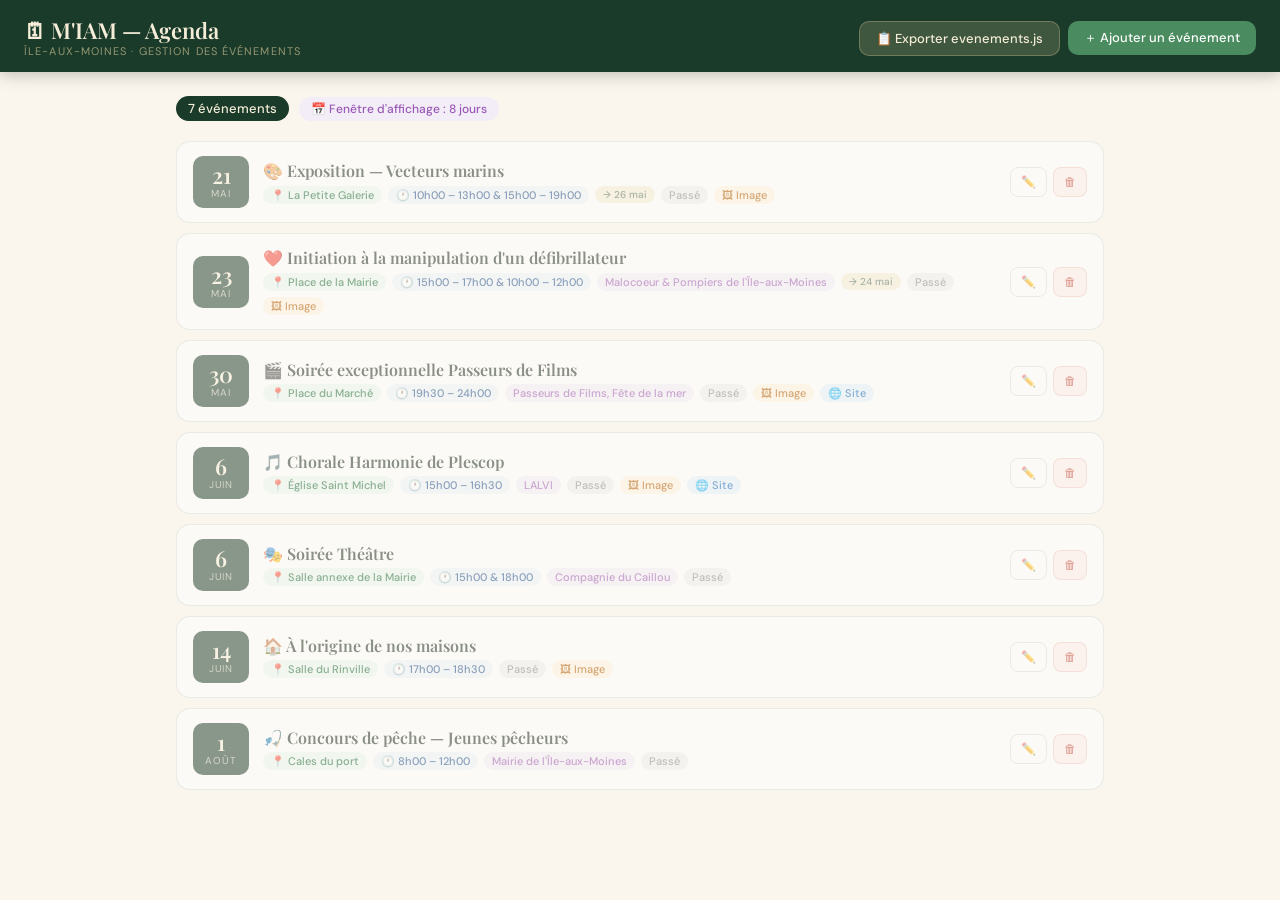
==== admin-evenements.html @ fe313d7e "Add files via upload" ====
<!DOCTYPE html>
<html lang="fr">
<head>
<meta charset="UTF-8">
<meta name="viewport" content="width=device-width, initial-scale=1.0">
<title>M'IAM — Agenda des événements</title>
<link rel="preconnect" href="https://fonts.googleapis.com">
<link href="https://fonts.googleapis.com/css2?family=Playfair+Display:wght@400;600&family=DM+Sans:wght@300;400;500;600&display=swap" rel="stylesheet">
<style>
:root {
  --forest:     #1a3a2a;
  --forest-mid: #2d5e3f;
  --forest-light:#4a8c5f;
  --sand:       #e8d5a3;
  --sand-light: #f5edd8;
  --cream:      #faf6ed;
  --text:       #1c2b22;
  --text-muted: #5a7060;
  --border:     rgba(26,58,42,0.15);
  --red:        #c0392b;
  --red-light:  #fdf0ee;
  --green:      #27ae60;
  --green-light:#eaf6f0;
  --purple:     #9b59b6;
  --purple-light:#f3edf8;
  --orange:     #e67e22;
  --radius:     14px;
  --shadow:     0 4px 24px rgba(26,58,42,0.10);
}

*, *::before, *::after { box-sizing: border-box; margin: 0; padding: 0; }

body {
  font-family: "DM Sans", sans-serif;
  background: var(--cream);
  color: var(--text);
  min-height: 100vh;
}

/* ── HEADER ───────────────────────────────────── */
header {
  background: var(--forest);
  padding: 18px 24px 14px;
  display: flex;
  align-items: center;
  justify-content: space-between;
  gap: 12px;
  position: sticky;
  top: 0;
  z-index: 100;
  box-shadow: 0 2px 16px rgba(0,0,0,0.25);
}
.header-left h1 {
  font-family: "Playfair Display", serif;
  font-size: 22px;
  color: var(--sand-light);
  font-weight: 600;
  line-height: 1.1;
}
.header-left p {
  font-size: 11px;
  color: rgba(232,213,163,0.6);
  letter-spacing: .1em;
  text-transform: uppercase;
  margin-top: 2px;
}
.header-actions { display: flex; gap: 8px; align-items: center; }

/* ── BUTTONS ──────────────────────────────────── */
.btn {
  display: inline-flex;
  align-items: center;
  gap: 6px;
  padding: 8px 16px;
  border-radius: 10px;
  font-family: "DM Sans", sans-serif;
  font-size: 13px;
  font-weight: 500;
  cursor: pointer;
  border: none;
  transition: all .18s;
  white-space: nowrap;
}
.btn-primary   { background: var(--forest-light); color: #fff; }
.btn-primary:hover { background: #5fa070; }
.btn-secondary { background: rgba(232,213,163,0.18); color: var(--sand-light); border: 1px solid rgba(232,213,163,0.3); }
.btn-secondary:hover { background: rgba(232,213,163,0.3); }
.btn-export    { background: var(--sand); color: var(--forest); font-weight: 600; }
.btn-export:hover { background: var(--sand-light); }
.btn-danger    { background: var(--red); color: #fff; }
.btn-danger:hover { background: #a93226; }
.btn-ghost     { background: none; border: 1px solid var(--border); color: var(--text-muted); }
.btn-ghost:hover { background: var(--sand-light); color: var(--text); }
.btn-sm        { padding: 5px 10px; font-size: 12px; border-radius: 8px; }
.btn-icon      { padding: 6px 10px; }

/* ── MAIN LAYOUT ──────────────────────────────── */
main { max-width: 960px; margin: 0 auto; padding: 24px 16px 60px; }

/* ── BARRE D'OUTILS ───────────────────────────── */
.toolbar {
  display: flex;
  align-items: center;
  gap: 10px;
  flex-wrap: wrap;
  margin-bottom: 20px;
}
.count-badge {
  background: var(--forest);
  color: var(--sand-light);
  border-radius: 20px;
  padding: 4px 12px;
  font-size: 13px;
  font-weight: 500;
}
.window-badge {
  background: var(--purple-light);
  color: var(--purple);
  border-radius: 20px;
  padding: 4px 12px;
  font-size: 12px;
  font-weight: 500;
}

/* ── LISTE ÉVÉNEMENTS ─────────────────────────── */
#evt-list { display: flex; flex-direction: column; gap: 10px; }

.evt-row {
  background: #fff;
  border: 1px solid var(--border);
  border-radius: var(--radius);
  padding: 14px 16px;
  display: grid;
  grid-template-columns: 56px 1fr auto;
  gap: 14px;
  align-items: center;
  transition: box-shadow .15s;
}
.evt-row:hover { box-shadow: var(--shadow); }

.evt-row.past { opacity: .5; }
.evt-row.soon { border-left: 3px solid var(--green); }
.evt-row.today { border-left: 3px solid var(--orange); background: #fffdf7; }

.evt-date-col {
  text-align: center;
  background: var(--forest);
  border-radius: 10px;
  padding: 8px 6px;
  color: var(--sand-light);
  flex-shrink: 0;
}
.evt-date-col .day  { font-family: "Playfair Display", serif; font-size: 22px; font-weight: 600; line-height: 1; }
.evt-date-col .month{ font-size: 10px; text-transform: uppercase; letter-spacing: .08em; opacity: .7; margin-top: 1px; }

.evt-info {}
.evt-nom {
  font-family: "Playfair Display", serif;
  font-size: 16px;
  font-weight: 600;
  color: var(--text);
  margin-bottom: 4px;
  line-height: 1.3;
}
.evt-meta {
  display: flex;
  flex-wrap: wrap;
  gap: 6px;
  align-items: center;
}
.tag {
  display: inline-flex;
  align-items: center;
  gap: 3px;
  font-size: 11px;
  padding: 2px 8px;
  border-radius: 99px;
  font-weight: 500;
}
.tag-lieu  { background: var(--green-light); color: #1a6b3a; }
.tag-heure { background: #eef4fb; color: #1a4a8a; }
.tag-asso  { background: var(--purple-light); color: var(--purple); }
.tag-fin   { background: var(--sand-light); color: var(--text-muted); font-size: 10px; }
.tag-past  { background: #f0f0f0; color: #888; }
.tag-soon  { background: var(--green-light); color: var(--green); }
.tag-img   { background: #fff3e0; color: #b35a00; }
.tag-site  { background: #e3f2fd; color: #1565c0; }

.evt-actions { display: flex; gap: 6px; flex-shrink: 0; }

/* ── EMPTY STATE ──────────────────────────────── */
#empty-state {
  text-align: center;
  padding: 48px 16px;
  color: var(--text-muted);
  display: none;
}
#empty-state .big { font-size: 48px; margin-bottom: 12px; }
#empty-state p { font-size: 14px; }

/* ── MODAL ────────────────────────────────────── */
.modal-bg {
  display: none;
  position: fixed;
  inset: 0;
  background: rgba(10,25,15,0.55);
  z-index: 200;
  align-items: flex-start;
  justify-content: center;
  padding: 20px 12px 40px;
  overflow-y: auto;
}
.modal-bg.open { display: flex; }

.modal {
  background: var(--cream);
  border-radius: 20px;
  width: 100%;
  max-width: 580px;
  box-shadow: 0 20px 60px rgba(0,0,0,.35);
  overflow: hidden;
  margin: auto;
}
.modal-header {
  background: var(--forest);
  padding: 16px 20px;
  display: flex;
  align-items: center;
  justify-content: space-between;
}
.modal-header h2 {
  font-family: "Playfair Display", serif;
  font-size: 18px;
  color: var(--sand-light);
  font-weight: 600;
}
.modal-close {
  background: rgba(232,213,163,0.15);
  border: none;
  color: var(--sand-light);
  width: 30px;
  height: 30px;
  border-radius: 50%;
  cursor: pointer;
  font-size: 16px;
  display: flex;
  align-items: center;
  justify-content: center;
}
.modal-close:hover { background: rgba(232,213,163,0.3); }

.modal-body { padding: 20px; display: flex; flex-direction: column; gap: 14px; }
.modal-footer {
  padding: 14px 20px;
  display: flex;
  gap: 8px;
  justify-content: flex-end;
  border-top: 1px solid var(--border);
  background: #fff;
}

/* ── FORMULAIRE ───────────────────────────────── */
.form-row { display: grid; grid-template-columns: 1fr 1fr; gap: 12px; }
.form-row.full { grid-template-columns: 1fr; }
.form-row.three { grid-template-columns: 1fr 1fr 1fr; }

.field { display: flex; flex-direction: column; gap: 5px; }
.field label {
  font-size: 12px;
  font-weight: 600;
  color: var(--text-muted);
  text-transform: uppercase;
  letter-spacing: .05em;
}
.field label span { color: var(--red); margin-left: 2px; }
.field input, .field textarea, .field select {
  padding: 9px 12px;
  border: 1px solid var(--border);
  border-radius: 10px;
  font-family: "DM Sans", sans-serif;
  font-size: 14px;
  color: var(--text);
  background: #fff;
  transition: border-color .15s, box-shadow .15s;
  width: 100%;
}
.field input:focus, .field textarea:focus, .field select:focus {
  outline: none;
  border-color: var(--forest-mid);
  box-shadow: 0 0 0 3px rgba(45,94,63,0.1);
}
.field textarea { resize: vertical; min-height: 72px; }
.field .hint {
  font-size: 11px;
  color: var(--text-muted);
  display: flex;
  align-items: center;
  gap: 4px;
}
.field .hint a { color: var(--forest-mid); }

.emoji-grid {
  display: flex;
  flex-wrap: wrap;
  gap: 6px;
  padding: 8px;
  background: #fff;
  border: 1px solid var(--border);
  border-radius: 10px;
}
.emoji-btn {
  width: 36px;
  height: 36px;
  border-radius: 8px;
  border: 2px solid transparent;
  background: var(--sand-light);
  cursor: pointer;
  font-size: 18px;
  display: flex;
  align-items: center;
  justify-content: center;
  transition: all .12s;
}
.emoji-btn:hover { background: var(--sand); transform: scale(1.15); }
.emoji-btn.selected { border-color: var(--forest); background: var(--sand); }

/* ── IMAGE PREVIEW ────────────────────────────── */
.img-preview {
  width: 100%;
  max-height: 140px;
  object-fit: cover;
  border-radius: 10px;
  border: 1px solid var(--border);
  display: none;
  margin-top: 6px;
}
.img-preview.visible { display: block; }

/* ── MAP MINI ─────────────────────────────────── */
.coords-row {
  display: grid;
  grid-template-columns: 1fr 1fr;
  gap: 8px;
}
.coords-hint {
  grid-column: span 2;
  background: var(--green-light);
  border-radius: 10px;
  padding: 10px 12px;
  font-size: 12px;
  color: #1a5a2a;
  display: flex;
  gap: 8px;
  align-items: flex-start;
}

/* ── EXPORT PANEL ─────────────────────────────── */
.export-panel {
  display: none;
  position: fixed;
  inset: 0;
  background: rgba(10,25,15,0.6);
  z-index: 300;
  align-items: center;
  justify-content: center;
  padding: 20px;
}
.export-panel.open { display: flex; }
.export-box {
  background: var(--cream);
  border-radius: 20px;
  width: 100%;
  max-width: 640px;
  box-shadow: 0 20px 60px rgba(0,0,0,.4);
  overflow: hidden;
}
.export-header {
  background: var(--forest);
  padding: 16px 20px;
  display: flex;
  align-items: center;
  justify-content: space-between;
}
.export-header h2 { font-family: "Playfair Display", serif; font-size: 18px; color: var(--sand-light); }
.export-body { padding: 20px; }
.export-body pre {
  background: #1a2a1e;
  color: #a8d5b5;
  padding: 16px;
  border-radius: 12px;
  font-size: 12px;
  font-family: "Courier New", monospace;
  overflow-x: auto;
  max-height: 340px;
  overflow-y: auto;
  white-space: pre;
}
.export-footer {
  padding: 14px 20px;
  display: flex;
  gap: 8px;
  justify-content: flex-end;
  border-top: 1px solid var(--border);
}
.copy-success {
  display: none;
  color: var(--green);
  font-size: 13px;
  align-items: center;
  gap: 4px;
  font-weight: 500;
}
.copy-success.show { display: flex; }

/* ── DELETE CONFIRM ───────────────────────────── */
.delete-panel {
  display: none;
  position: fixed;
  inset: 0;
  background: rgba(10,25,15,0.6);
  z-index: 300;
  align-items: center;
  justify-content: center;
  padding: 20px;
}
.delete-panel.open { display: flex; }
.delete-box {
  background: #fff;
  border-radius: 18px;
  padding: 28px;
  max-width: 400px;
  width: 100%;
  text-align: center;
  box-shadow: 0 20px 60px rgba(0,0,0,.35);
}
.delete-box .icon { font-size: 40px; margin-bottom: 12px; }
.delete-box h3 { font-family: "Playfair Display", serif; font-size: 18px; margin-bottom: 8px; color: var(--text); }
.delete-box p { font-size: 13px; color: var(--text-muted); margin-bottom: 20px; line-height: 1.5; }
.delete-box .btns { display: flex; gap: 10px; justify-content: center; }

/* ── TOAST ────────────────────────────────────── */
#toast {
  position: fixed;
  bottom: 24px;
  left: 50%;
  transform: translateX(-50%) translateY(80px);
  background: var(--forest);
  color: var(--sand-light);
  padding: 10px 20px;
  border-radius: 99px;
  font-size: 13px;
  font-weight: 500;
  z-index: 500;
  transition: transform .3s cubic-bezier(.34,1.2,.64,1);
  white-space: nowrap;
  box-shadow: 0 4px 20px rgba(0,0,0,.3);
}
#toast.show { transform: translateX(-50%) translateY(0); }

/* ── RESPONSIVE ───────────────────────────────── */
@media (max-width: 600px) {
  .evt-row { grid-template-columns: 48px 1fr; }
  .evt-actions { grid-column: span 2; justify-content: flex-end; }
  .form-row { grid-template-columns: 1fr; }
  .form-row.three { grid-template-columns: 1fr; }
  .coords-row { grid-template-columns: 1fr; }
  .coords-hint { grid-column: 1; }
}
</style>
</head>
<body>

<header>
  <div class="header-left">
    <h1>🗓 M'IAM — Agenda</h1>
    <p>Île-aux-Moines · Gestion des événements</p>
  </div>
  <div class="header-actions">
    <button class="btn btn-secondary" onclick="openExport()">📋 Exporter evenements.js</button>
    <button class="btn btn-primary" onclick="openAdd()">＋ Ajouter un événement</button>
  </div>
</header>

<main>
  <div class="toolbar">
    <span class="count-badge" id="count-badge">0 événement</span>
    <span class="window-badge">📅 Fenêtre d'affichage : 8 jours</span>
  </div>

  <div id="evt-list"></div>
  <div id="empty-state">
    <div class="big">🌿</div>
    <p>Aucun événement pour l'instant.<br>Cliquez sur <strong>＋ Ajouter un événement</strong> pour commencer.</p>
  </div>
</main>

<!-- ══ MODAL AJOUT / MODIFICATION ══════════════════════ -->
<div class="modal-bg" id="modal-bg">
  <div class="modal">
    <div class="modal-header">
      <h2 id="modal-title">Ajouter un événement</h2>
      <button class="modal-close" onclick="closeModal()">✕</button>
    </div>
    <div class="modal-body">

      <!-- Emoji -->
      <div class="field">
        <label>Icône de l'événement</label>
        <div class="emoji-grid" id="emoji-grid"></div>
        <input type="hidden" id="f-emoji" value="📅">
      </div>

      <!-- Nom -->
      <div class="form-row full">
        <div class="field">
          <label>Titre de l'événement <span>*</span></label>
          <input type="text" id="f-nom" placeholder="Ex : Fête de la Musique au port" autocomplete="off">
        </div>
      </div>

      <!-- Association -->
      <div class="form-row full">
        <div class="field">
          <label>Organisateur / Association</label>
          <input type="text" id="f-asso" placeholder="Ex : Mairie de l'Île-aux-Moines">
        </div>
      </div>

      <!-- Dates -->
      <div class="form-row three">
        <div class="field">
          <label>Date début <span>*</span></label>
          <input type="date" id="f-date-debut">
        </div>
        <div class="field">
          <label>Date fin</label>
          <input type="date" id="f-date-fin">
          <span class="hint">Laisser vide si 1 seul jour</span>
        </div>
        <div class="field">
          <label>Horaire</label>
          <input type="text" id="f-heure" placeholder="Ex : 10h00 – 13h00">
        </div>
      </div>

      <!-- Lieu -->
      <div class="form-row full">
        <div class="field">
          <label>Lieu <span>*</span></label>
          <input type="text" id="f-lieu" placeholder="Ex : Place de l'Église — centre bourg">
        </div>
      </div>

      <!-- Coordonnées GPS -->
      <div class="field">
        <label>Coordonnées GPS <span>*</span></label>
        <div class="coords-row">
          <input type="number" id="f-lat" placeholder="Latitude  ex : 47.5961" step="0.0001">
          <input type="number" id="f-lng" placeholder="Longitude  ex : -2.8469" step="0.0001">
          <div class="coords-hint">
            <span>📍</span>
            <span>Ouvrez <a href="https://maps.google.com" target="_blank">Google Maps</a>, faites un <strong>clic droit</strong> sur l'endroit exact → les coordonnées apparaissent → copiez latitude puis longitude.</span>
          </div>
        </div>
      </div>

      <!-- Accès -->
      <div class="form-row full">
        <div class="field">
          <label>Accès &amp; modalités <span>*</span></label>
          <input type="text" id="f-acces" placeholder="Ex : Entrée libre. Bac depuis Port-Blanc.">
        </div>
      </div>

      <!-- Description -->
      <div class="form-row full">
        <div class="field">
          <label>Description</label>
          <textarea id="f-desc" placeholder="Détails sur l'événement…"></textarea>
        </div>
      </div>

      <!-- Image -->
      <div class="form-row full">
        <div class="field">
          <label>URL de l'image</label>
          <input type="url" id="f-image" placeholder="https://…" oninput="previewImage(this.value)">
          <span class="hint">💡 Hébergez sur <a href="https://commons.wikimedia.org" target="_blank">Wikimedia Commons</a> ou <a href="https://imgbb.com" target="_blank">imgbb.com</a></span>
          <img id="img-preview" class="img-preview" alt="Aperçu">
        </div>
      </div>

      <!-- Site web -->
      <div class="form-row full">
        <div class="field">
          <label>Site web (bouton "Voir le site")</label>
          <input type="url" id="f-site" placeholder="https://…">
        </div>
      </div>

    </div>
    <div class="modal-footer">
      <button class="btn btn-ghost" onclick="closeModal()">Annuler</button>
      <button class="btn btn-primary" onclick="saveEvent()">✓ Enregistrer</button>
    </div>
  </div>
</div>

<!-- ══ EXPORT ══════════════════════════════════════════ -->
<div class="export-panel" id="export-panel">
  <div class="export-box">
    <div class="export-header">
      <h2>📋 Exporter evenements.js</h2>
      <button class="modal-close" onclick="closeExport()">✕</button>
    </div>
    <div class="export-body">
      <p style="font-size:13px;color:var(--text-muted);margin-bottom:12px;line-height:1.5">
        Copiez ce code, ouvrez le fichier <strong>evenements.js</strong> sur GitHub, collez et validez.
      </p>
      <pre id="export-code"></pre>
    </div>
    <div class="export-footer">
      <span class="copy-success" id="copy-success">✓ Copié !</span>
      <button class="btn btn-ghost" onclick="closeExport()">Fermer</button>
      <button class="btn btn-export" onclick="copyExport()">📋 Tout copier</button>
      <a id="download-link" class="btn btn-primary" download="evenements.js">⬇ Télécharger</a>
    </div>
  </div>
</div>

<!-- ══ SUPPRESSION ══════════════════════════════════════ -->
<div class="delete-panel" id="delete-panel">
  <div class="delete-box">
    <div class="icon">🗑️</div>
    <h3 id="delete-name">Supprimer l'événement ?</h3>
    <p>Cette suppression sera effective après export et remplacement du fichier <strong>evenements.js</strong> sur GitHub.</p>
    <div class="btns">
      <button class="btn btn-ghost" onclick="closeDelete()">Annuler</button>
      <button class="btn btn-danger" onclick="confirmDelete()">Supprimer</button>
    </div>
  </div>
</div>

<!-- ══ TOAST ════════════════════════════════════════════ -->
<div id="toast"></div>

<script>
// ── Données initiales (copiées depuis evenements.js) ──────────
let EVENEMENTS = [
  {
    nom: "Exposition — Vecteurs marins",
    emoji: "🎨",
    association: "",
    date_debut: "2026-05-21",
    date_fin:   "2026-05-26",
    heure: "10h00 – 13h00 & 15h00 – 19h00",
    lat: 47.5998,
    lng: -2.8510,
    lieu: "La Petite Galerie",
    acces: "Entrée libre. Tout public.",
    description: "Cartes marines des fonds marins bretons, aux couleurs et hauteurs variant selon les profondeurs représentées.",
    image: "https://photos.infolocale.fr/infoLocale/annonce/2026/0513/8885925/_1_cover_604-400_.png",
    site: ""
  },
  {
    nom: "Initiation à la manipulation d'un défibrillateur",
    emoji: "❤️",
    association: "Malocoeur & Pompiers de l'Île-aux-Moines",
    date_debut: "2026-05-23",
    date_fin:   "2026-05-24",
    heure: "15h00 – 17h00 & 10h00 – 12h00",
    lat: 47.596902,
    lng: -2.845671,
    lieu: "Place de la Mairie",
    acces: "Ouvert à tous. Adultes et enfants.",
    description: "Projection d'un film. Échanges avec des cardiologues.",
    image: "https://upload.wikimedia.org/wikipedia/commons/e/ea/Malo_Coeur.jpg",
    site: ""
  },
  {
    nom: "Soirée exceptionnelle Passeurs de Films",
    emoji: "🎬",
    association: "Passeurs de Films, Fête de la mer",
    date_debut: "2026-05-30",
    date_fin:   "2026-05-30",
    heure: "19h30 – 24h00",
    lat: 47.596758,
    lng: -2.845953,
    lieu: "Place du Marché",
    acces: "Entrée libre. Inscription obligatoire pour le dîner : 18 €",
    description: "Inscriptions : Relais des Mousquetaires, Mary Boat Trip, Boulangerie.",
    image: "https://upload.wikimedia.org/wikipedia/commons/8/89/Soir%C3%A9e_Passeurs_de_Films.jpg",
    site: "https://www.passeursdefilms.fr/"
  },
  {
    nom: "Chorale Harmonie de Plescop",
    emoji: "🎵",
    association: "LALVI",
    date_debut: "2026-06-06",
    date_fin:   "2026-06-06",
    heure: "15h00 – 16h30",
    lat: 47.59890,
    lng: -2.84264,
    lieu: "Église Saint Michel",
    acces: "Entrée libre.",
    description: "Programme varié composé de chants sacrés et profanes, classiques et plus contemporains, de France et d'ailleurs.",
    image: "https://www.lacordevocale.org/_bibli/agenda//17379/images/affiche-concert-ile-aux-moines-060626.png",
    site: "https://www.lacordevocale.org/agenda/chorale-harmonie-de-plescop-17379.html"
  },
  {
    nom: "Soirée Théâtre",
    emoji: "🎭",
    association: "Compagnie du Caillou",
    date_debut: "2026-06-06",
    date_fin:   "2026-06-06",
    heure: "15h00 & 18h00",
    lat: 47.597088,
    lng: -2.845835,
    lieu: "Salle annexe de la Mairie",
    acces: "Libre",
    description: "Tragédie suivi de La nostalgie des blattes.",
    image: "",
    site: ""
  },
  {
    nom: "À l'origine de nos maisons",
    emoji: "🏠",
    association: "",
    date_debut: "2026-06-14",
    date_fin:   "2026-06-14",
    heure: "17h00 – 18h30",
    lat: 47.5943,
    lng: -2.8502,
    lieu: "Salle du Rinville",
    acces: "Entrée libre. Places limitées.",
    description: "",
    image: "https://upload.wikimedia.org/wikipedia/commons/6/6c/Anne_robinet.jpg",
    site: ""
  },
  {
    nom: "Concours de pêche — Jeunes pêcheurs",
    emoji: "🎣",
    association: "Mairie de l'Île-aux-Moines",
    date_debut: "2026-08-01",
    date_fin:   "2026-08-01",
    heure: "8h00 – 12h00",
    lat: 47.5962,
    lng: -2.8471,
    lieu: "Cales du port",
    acces: "Inscription gratuite auprès du gardien du port avant 7h45. Ouvert aux 6-16 ans.",
    description: "Matériel prêté sur place. Remise des prix à 12h avec collation offerte par la mairie.",
    image: "",
    site: ""
  }
];

const EMOJIS = ["📅","🎵","🎬","🎭","🎨","🧺","⛵","🦀","🎣","🏠","❤️","🌿","🍽️","🥂","🏖️","🏛️","🗿","🌊","🎪","🎉","🎊","🎸","🥁","🎺","🎻","📸","🖼️","🌸","🌻","🍀"];

const EMOJIS_LABEL = {
  "📅":"Calendrier","🎵":"Musique","🎬":"Cinéma","🎭":"Théâtre","🎨":"Art",
  "🧺":"Marché","⛵":"Voile","🦀":"Nature","🎣":"Pêche","🏠":"Patrimoine",
  "❤️":"Santé","🌿":"Nature","🍽️":"Gastronomie","🥂":"Soirée","🏖️":"Plage",
  "🏛️":"Culture","🗿":"Mégalithe","🌊":"Mer","🎪":"Fête","🎉":"Événement",
  "🎊":"Célébration","🎸":"Concert","🥁":"Concert","🎺":"Concert","🎻":"Concert",
  "📸":"Photo","🖼️":"Expo","🌸":"Printemps","🌻":"Été","🍀":"Nature"
};

let editIndex = -1;
let deleteIndex = -1;
const today = new Date(); today.setHours(0,0,0,0);

// ── Init ───────────────────────────────────────────────────
document.addEventListener('DOMContentLoaded', () => {
  buildEmojiGrid();
  renderList();
});

// ── Rendu de la liste ──────────────────────────────────────
function renderList() {
  const list = document.getElementById('evt-list');
  const empty = document.getElementById('empty-state');
  const sorted = [...EVENEMENTS].map((e,i) => ({...e, _idx:i}))
    .sort((a,b) => a.date_debut.localeCompare(b.date_debut));

  document.getElementById('count-badge').textContent =
    EVENEMENTS.length + ' événement' + (EVENEMENTS.length > 1 ? 's' : '');

  if(sorted.length === 0) {
    list.innerHTML = '';
    empty.style.display = 'block';
    return;
  }
  empty.style.display = 'none';

  list.innerHTML = sorted.map(evt => {
    const dDebut = new Date(evt.date_debut + 'T00:00:00');
    const dFin   = evt.date_fin ? new Date(evt.date_fin + 'T00:00:00') : dDebut;
    const isPast = dFin < today;
    const isToday = dDebut.getTime() === today.getTime();
    const window8 = new Date(today); window8.setDate(window8.getDate()+8);
    const isSoon = !isPast && dDebut <= window8;

    const j = dDebut.getDate();
    const m = dDebut.toLocaleDateString('fr-FR',{month:'short'}).replace('.','');

    let rowClass = 'evt-row';
    if(isPast)    rowClass += ' past';
    else if(isToday) rowClass += ' today';
    else if(isSoon)  rowClass += ' soon';

    const statusTag = isPast
      ? `<span class="tag tag-past">Passé</span>`
      : isSoon
        ? `<span class="tag tag-soon">✦ Dans la fenêtre 8j</span>`
        : '';

    const imgTag  = evt.image ? `<span class="tag tag-img">🖼 Image</span>` : '';
    const siteTag = evt.site  ? `<span class="tag tag-site">🌐 Site</span>` : '';
    const finTag  = evt.date_fin && evt.date_fin !== evt.date_debut
      ? `<span class="tag tag-fin">→ ${fmtDateShort(evt.date_fin)}</span>` : '';

    return `<div class="${rowClass}">
      <div class="evt-date-col">
        <div class="day">${j}</div>
        <div class="month">${m}</div>
      </div>
      <div class="evt-info">
        <div class="evt-nom">${evt.emoji||'📅'} ${evt.nom}</div>
        <div class="evt-meta">
          ${evt.lieu ? `<span class="tag tag-lieu">📍 ${evt.lieu}</span>` : ''}
          ${evt.heure ? `<span class="tag tag-heure">🕐 ${evt.heure}</span>` : ''}
          ${evt.association ? `<span class="tag tag-asso">${evt.association}</span>` : ''}
          ${finTag}${statusTag}${imgTag}${siteTag}
        </div>
      </div>
      <div class="evt-actions">
        <button class="btn btn-ghost btn-sm btn-icon" title="Modifier" onclick="openEdit(${evt._idx})">✏️</button>
        <button class="btn btn-sm btn-icon" style="background:var(--red-light);color:var(--red);border:1px solid rgba(192,57,43,0.2)" title="Supprimer" onclick="openDelete(${evt._idx})">🗑</button>
      </div>
    </div>`;
  }).join('');
}

function fmtDateShort(s) {
  const d = new Date(s+'T00:00:00');
  return d.toLocaleDateString('fr-FR',{day:'numeric',month:'short'});
}

// ── Grille emoji ───────────────────────────────────────────
function buildEmojiGrid() {
  const grid = document.getElementById('emoji-grid');
  grid.innerHTML = EMOJIS.map(e =>
    `<button type="button" class="emoji-btn" title="${EMOJIS_LABEL[e]||e}" onclick="selectEmoji('${e}')">${e}</button>`
  ).join('');
}

function selectEmoji(e) {
  document.getElementById('f-emoji').value = e;
  document.querySelectorAll('.emoji-btn').forEach(b => {
    b.classList.toggle('selected', b.textContent === e);
  });
}

// ── Preview image ──────────────────────────────────────────
function previewImage(url) {
  const img = document.getElementById('img-preview');
  if(url && url.startsWith('http')) {
    img.src = url;
    img.classList.add('visible');
    img.onerror = () => img.classList.remove('visible');
  } else {
    img.classList.remove('visible');
  }
}

// ── Ouvrir modal AJOUT ─────────────────────────────────────
function openAdd() {
  editIndex = -1;
  document.getElementById('modal-title').textContent = '＋ Ajouter un événement';
  clearForm();
  // Date par défaut = aujourd'hui
  document.getElementById('f-date-debut').value = today.toISOString().slice(0,10);
  document.getElementById('modal-bg').classList.add('open');
}

// ── Ouvrir modal MODIFICATION ──────────────────────────────
function openEdit(idx) {
  editIndex = idx;
  const e = EVENEMENTS[idx];
  document.getElementById('modal-title').textContent = '✏️ Modifier l\'événement';
  document.getElementById('f-nom').value        = e.nom || '';
  document.getElementById('f-asso').value       = e.association || '';
  document.getElementById('f-date-debut').value = e.date_debut || '';
  document.getElementById('f-date-fin').value   = e.date_fin || '';
  document.getElementById('f-heure').value      = e.heure || '';
  document.getElementById('f-lieu').value       = e.lieu || '';
  document.getElementById('f-lat').value        = e.lat || '';
  document.getElementById('f-lng').value        = e.lng || '';
  document.getElementById('f-acces').value      = e.acces || '';
  document.getElementById('f-desc').value       = e.description || '';
  document.getElementById('f-image').value      = e.image || '';
  document.getElementById('f-site').value       = e.site || '';
  selectEmoji(e.emoji || '📅');
  previewImage(e.image || '');
  document.getElementById('modal-bg').classList.add('open');
}

function clearForm() {
  ['f-nom','f-asso','f-date-debut','f-date-fin','f-heure',
   'f-lieu','f-lat','f-lng','f-acces','f-desc','f-image','f-site']
    .forEach(id => document.getElementById(id).value = '');
  document.getElementById('f-emoji').value = '📅';
  selectEmoji('📅');
  document.getElementById('img-preview').classList.remove('visible');
}

function closeModal() {
  document.getElementById('modal-bg').classList.remove('open');
}

// ── Enregistrer (ajout ou modif) ───────────────────────────
function saveEvent() {
  const nom      = document.getElementById('f-nom').value.trim();
  const dateDebut= document.getElementById('f-date-debut').value;
  const lieu     = document.getElementById('f-lieu').value.trim();
  const lat      = parseFloat(document.getElementById('f-lat').value);
  const lng      = parseFloat(document.getElementById('f-lng').value);
  const acces    = document.getElementById('f-acces').value.trim();

  if(!nom)       { shake('f-nom');       showToast('⚠️ Le titre est obligatoire'); return; }
  if(!dateDebut) { shake('f-date-debut');showToast('⚠️ La date de début est obligatoire'); return; }
  if(!lieu)      { shake('f-lieu');      showToast('⚠️ Le lieu est obligatoire'); return; }
  if(isNaN(lat)||isNaN(lng)) { shake('f-lat'); showToast('⚠️ Coordonnées GPS manquantes'); return; }
  if(!acces)     { shake('f-acces');     showToast('⚠️ Les modalités d\'accès sont obligatoires'); return; }

  const dateFin = document.getElementById('f-date-fin').value || dateDebut;

  const obj = {
    nom,
    emoji:       document.getElementById('f-emoji').value || '📅',
    association: document.getElementById('f-asso').value.trim(),
    date_debut:  dateDebut,
    date_fin:    dateFin,
    heure:       document.getElementById('f-heure').value.trim(),
    lat, lng, lieu, acces,
    description: document.getElementById('f-desc').value.trim(),
    image:       document.getElementById('f-image').value.trim(),
    site:        document.getElementById('f-site').value.trim()
  };

  if(editIndex >= 0) {
    EVENEMENTS[editIndex] = obj;
    showToast('✓ Événement modifié');
  } else {
    EVENEMENTS.push(obj);
    showToast('✓ Événement ajouté');
  }

  closeModal();
  renderList();
}

function shake(id) {
  const el = document.getElementById(id);
  el.style.borderColor = 'var(--red)';
  el.style.boxShadow = '0 0 0 3px rgba(192,57,43,0.15)';
  setTimeout(() => { el.style.borderColor=''; el.style.boxShadow=''; }, 1800);
}

// ── Suppression ────────────────────────────────────────────
function openDelete(idx) {
  deleteIndex = idx;
  document.getElementById('delete-name').textContent =
    '« ' + EVENEMENTS[idx].nom + ' »';
  document.getElementById('delete-panel').classList.add('open');
}
function closeDelete() {
  document.getElementById('delete-panel').classList.remove('open');
}
function confirmDelete() {
  EVENEMENTS.splice(deleteIndex, 1);
  closeDelete();
  renderList();
  showToast('🗑 Événement supprimé');
}

// ── Export ─────────────────────────────────────────────────
function buildJS() {
  const lines = [
    '// evenements.js — Événements de l\'Île-aux-Moines',
    '// Généré par l\'interface d\'administration M\'IAM',
    '//',
    '// Champs obligatoires : nom, date_debut, date_fin, lat, lng, lieu, acces',
    '// Champs optionnels  : emoji, heure, association, description, image, site',
    '',
    'const EVENEMENTS = ['
  ];
  EVENEMENTS.forEach((e, i) => {
    lines.push('  {');
    lines.push(`    nom:         ${JSON.stringify(e.nom)},`);
    lines.push(`    emoji:       ${JSON.stringify(e.emoji||'📅')},`);
    lines.push(`    association: ${JSON.stringify(e.association||'')},`);
    lines.push(`    date_debut:  ${JSON.stringify(e.date_debut)},`);
    lines.push(`    date_fin:    ${JSON.stringify(e.date_fin||e.date_debut)},`);
    lines.push(`    heure:       ${JSON.stringify(e.heure||'')},`);
    lines.push(`    lat:         ${e.lat},`);
    lines.push(`    lng:         ${e.lng},`);
    lines.push(`    lieu:        ${JSON.stringify(e.lieu)},`);
    lines.push(`    acces:       ${JSON.stringify(e.acces)},`);
    lines.push(`    description: ${JSON.stringify(e.description||'')},`);
    lines.push(`    image:       ${JSON.stringify(e.image||'')},`);
    lines.push(`    site:        ${JSON.stringify(e.site||'')}`);
    lines.push('  }' + (i < EVENEMENTS.length-1 ? ',' : ''));
  });
  lines.push('];');
  return lines.join('\n');
}

function openExport() {
  const code = buildJS();
  document.getElementById('export-code').textContent = code;
  // Lien de téléchargement
  const blob = new Blob([code], {type:'text/javascript'});
  document.getElementById('download-link').href = URL.createObjectURL(blob);
  document.getElementById('copy-success').classList.remove('show');
  document.getElementById('export-panel').classList.add('open');
}
function closeExport() {
  document.getElementById('export-panel').classList.remove('open');
}
function copyExport() {
  const code = document.getElementById('export-code').textContent;
  navigator.clipboard.writeText(code).then(() => {
    document.getElementById('copy-success').classList.add('show');
    showToast('📋 Code copié dans le presse-papier');
    setTimeout(() => document.getElementById('copy-success').classList.remove('show'), 3000);
  });
}

// ── Toast ──────────────────────────────────────────────────
let toastTimer;
function showToast(msg) {
  const t = document.getElementById('toast');
  t.textContent = msg;
  t.classList.add('show');
  clearTimeout(toastTimer);
  toastTimer = setTimeout(() => t.classList.remove('show'), 2800);
}

// ── Fermer modals sur Échap ────────────────────────────────
document.addEventListener('keydown', e => {
  if(e.key === 'Escape') { closeModal(); closeExport(); closeDelete(); }
});
document.getElementById('modal-bg').addEventListener('click', function(e) {
  if(e.target === this) closeModal();
});
</script>
</body>
</html>
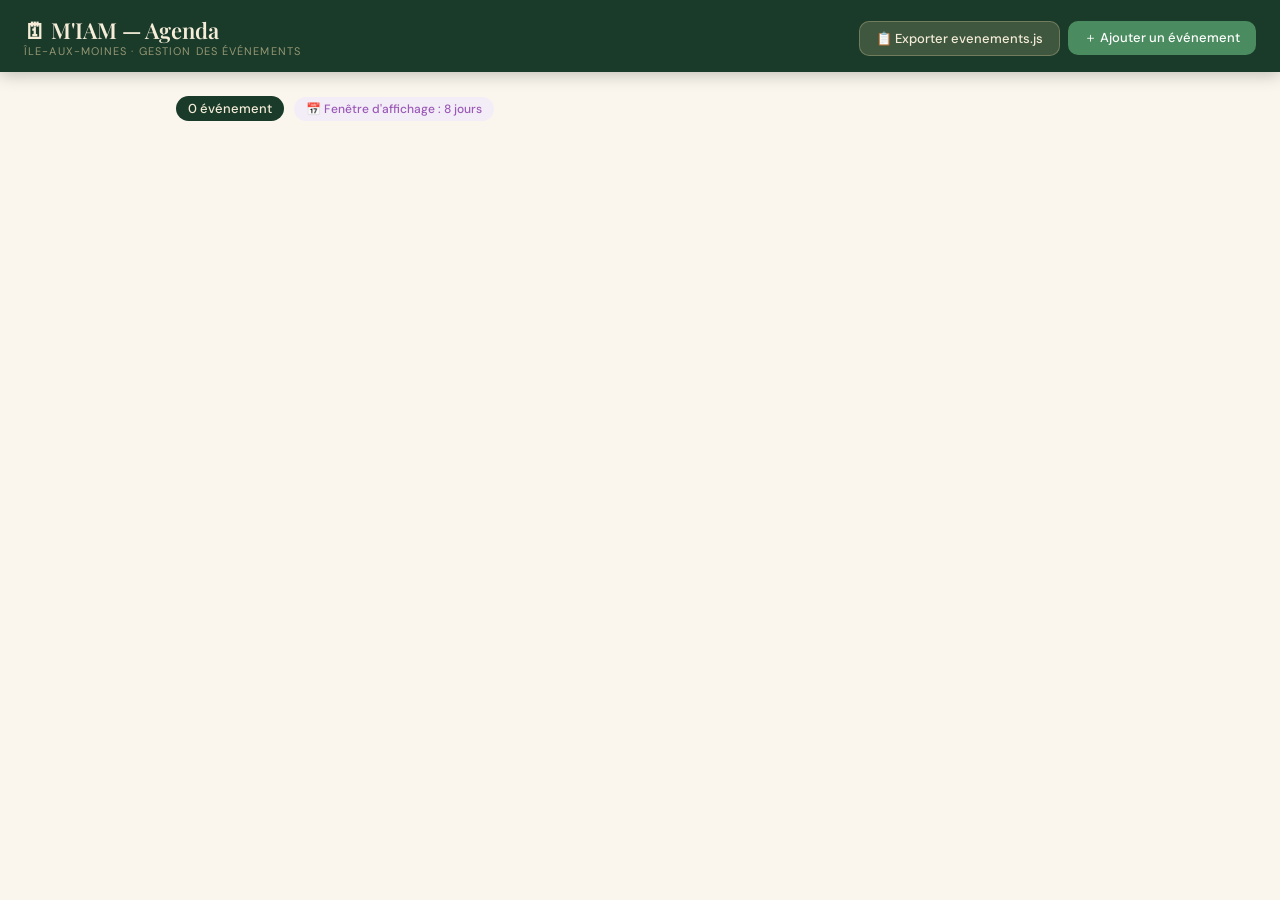
==== commit 82287076: "Replace download link with button for export" ====
--- a/admin-evenements.html
+++ b/admin-evenements.html
@@ -623,7 +623,7 @@
       <span class="copy-success" id="copy-success">✓ Copié !</span>
       <button class="btn btn-ghost" onclick="closeExport()">Fermer</button>
       <button class="btn btn-export" onclick="copyExport()">📋 Tout copier</button>
-      <a id="download-link" class="btn btn-primary" download="evenements.js">⬇ Télécharger</a>
+      <button class="btn btn-primary" onclick="downloadExport()">⬇ Télécharger</button>
     </div>
   </div>
 </div>
@@ -644,115 +644,13 @@
 <!-- ══ TOAST ════════════════════════════════════════════ -->
 <div id="toast"></div>
 
+
+<script src="evenements.js"></script>
+
 <script>
-// ── Données initiales (copiées depuis evenements.js) ──────────
-let EVENEMENTS = [
-  {
-    nom: "Exposition — Vecteurs marins",
-    emoji: "🎨",
-    association: "",
-    date_debut: "2026-05-21",
-    date_fin:   "2026-05-26",
-    heure: "10h00 – 13h00 & 15h00 – 19h00",
-    lat: 47.5998,
-    lng: -2.8510,
-    lieu: "La Petite Galerie",
-    acces: "Entrée libre. Tout public.",
-    description: "Cartes marines des fonds marins bretons, aux couleurs et hauteurs variant selon les profondeurs représentées.",
-    image: "https://photos.infolocale.fr/infoLocale/annonce/2026/0513/8885925/_1_cover_604-400_.png",
-    site: ""
-  },
-  {
-    nom: "Initiation à la manipulation d'un défibrillateur",
-    emoji: "❤️",
-    association: "Malocoeur & Pompiers de l'Île-aux-Moines",
-    date_debut: "2026-05-23",
-    date_fin:   "2026-05-24",
-    heure: "15h00 – 17h00 & 10h00 – 12h00",
-    lat: 47.596902,
-    lng: -2.845671,
-    lieu: "Place de la Mairie",
-    acces: "Ouvert à tous. Adultes et enfants.",
-    description: "Projection d'un film. Échanges avec des cardiologues.",
-    image: "https://upload.wikimedia.org/wikipedia/commons/e/ea/Malo_Coeur.jpg",
-    site: ""
-  },
-  {
-    nom: "Soirée exceptionnelle Passeurs de Films",
-    emoji: "🎬",
-    association: "Passeurs de Films, Fête de la mer",
-    date_debut: "2026-05-30",
-    date_fin:   "2026-05-30",
-    heure: "19h30 – 24h00",
-    lat: 47.596758,
-    lng: -2.845953,
-    lieu: "Place du Marché",
-    acces: "Entrée libre. Inscription obligatoire pour le dîner : 18 €",
-    description: "Inscriptions : Relais des Mousquetaires, Mary Boat Trip, Boulangerie.",
-    image: "https://upload.wikimedia.org/wikipedia/commons/8/89/Soir%C3%A9e_Passeurs_de_Films.jpg",
-    site: "https://www.passeursdefilms.fr/"
-  },
-  {
-    nom: "Chorale Harmonie de Plescop",
-    emoji: "🎵",
-    association: "LALVI",
-    date_debut: "2026-06-06",
-    date_fin:   "2026-06-06",
-    heure: "15h00 – 16h30",
-    lat: 47.59890,
-    lng: -2.84264,
-    lieu: "Église Saint Michel",
-    acces: "Entrée libre.",
-    description: "Programme varié composé de chants sacrés et profanes, classiques et plus contemporains, de France et d'ailleurs.",
-    image: "https://www.lacordevocale.org/_bibli/agenda//17379/images/affiche-concert-ile-aux-moines-060626.png",
-    site: "https://www.lacordevocale.org/agenda/chorale-harmonie-de-plescop-17379.html"
-  },
-  {
-    nom: "Soirée Théâtre",
-    emoji: "🎭",
-    association: "Compagnie du Caillou",
-    date_debut: "2026-06-06",
-    date_fin:   "2026-06-06",
-    heure: "15h00 & 18h00",
-    lat: 47.597088,
-    lng: -2.845835,
-    lieu: "Salle annexe de la Mairie",
-    acces: "Libre",
-    description: "Tragédie suivi de La nostalgie des blattes.",
-    image: "",
-    site: ""
-  },
-  {
-    nom: "À l'origine de nos maisons",
-    emoji: "🏠",
-    association: "",
-    date_debut: "2026-06-14",
-    date_fin:   "2026-06-14",
-    heure: "17h00 – 18h30",
-    lat: 47.5943,
-    lng: -2.8502,
-    lieu: "Salle du Rinville",
-    acces: "Entrée libre. Places limitées.",
-    description: "",
-    image: "https://upload.wikimedia.org/wikipedia/commons/6/6c/Anne_robinet.jpg",
-    site: ""
-  },
-  {
-    nom: "Concours de pêche — Jeunes pêcheurs",
-    emoji: "🎣",
-    association: "Mairie de l'Île-aux-Moines",
-    date_debut: "2026-08-01",
-    date_fin:   "2026-08-01",
-    heure: "8h00 – 12h00",
-    lat: 47.5962,
-    lng: -2.8471,
-    lieu: "Cales du port",
-    acces: "Inscription gratuite auprès du gardien du port avant 7h45. Ouvert aux 6-16 ans.",
-    description: "Matériel prêté sur place. Remise des prix à 12h avec collation offerte par la mairie.",
-    image: "",
-    site: ""
-  }
-];
+// ── Les événements sont chargés depuis evenements.js ────────
+// Si evenements.js est absent (premier lancement), on démarre vide.
+if (typeof EVENEMENTS === 'undefined') { var EVENEMENTS = []; }
 
 const EMOJIS = ["📅","🎵","🎬","🎭","🎨","🧺","⛵","🦀","🎣","🏠","❤️","🌿","🍽️","🥂","🏖️","🏛️","🗿","🌊","🎪","🎉","🎊","🎸","🥁","🎺","🎻","📸","🖼️","🌸","🌻","🍀"];
 
@@ -1019,11 +917,21 @@
 function openExport() {
   const code = buildJS();
   document.getElementById('export-code').textContent = code;
-  // Lien de téléchargement
-  const blob = new Blob([code], {type:'text/javascript'});
-  document.getElementById('download-link').href = URL.createObjectURL(blob);
   document.getElementById('copy-success').classList.remove('show');
   document.getElementById('export-panel').classList.add('open');
+}
+
+function downloadExport() {
+  const code = buildJS();
+  const blob = new Blob([code], { type: 'text/javascript' });
+  const a = document.createElement('a');
+  a.href = URL.createObjectURL(blob);
+  a.download = 'evenements.js';
+  document.body.appendChild(a);
+  a.click();
+  document.body.removeChild(a);
+  setTimeout(() => URL.revokeObjectURL(a.href), 1000);
+  showToast('⬇ Téléchargement en cours…');
 }
 function closeExport() {
   document.getElementById('export-panel').classList.remove('open');
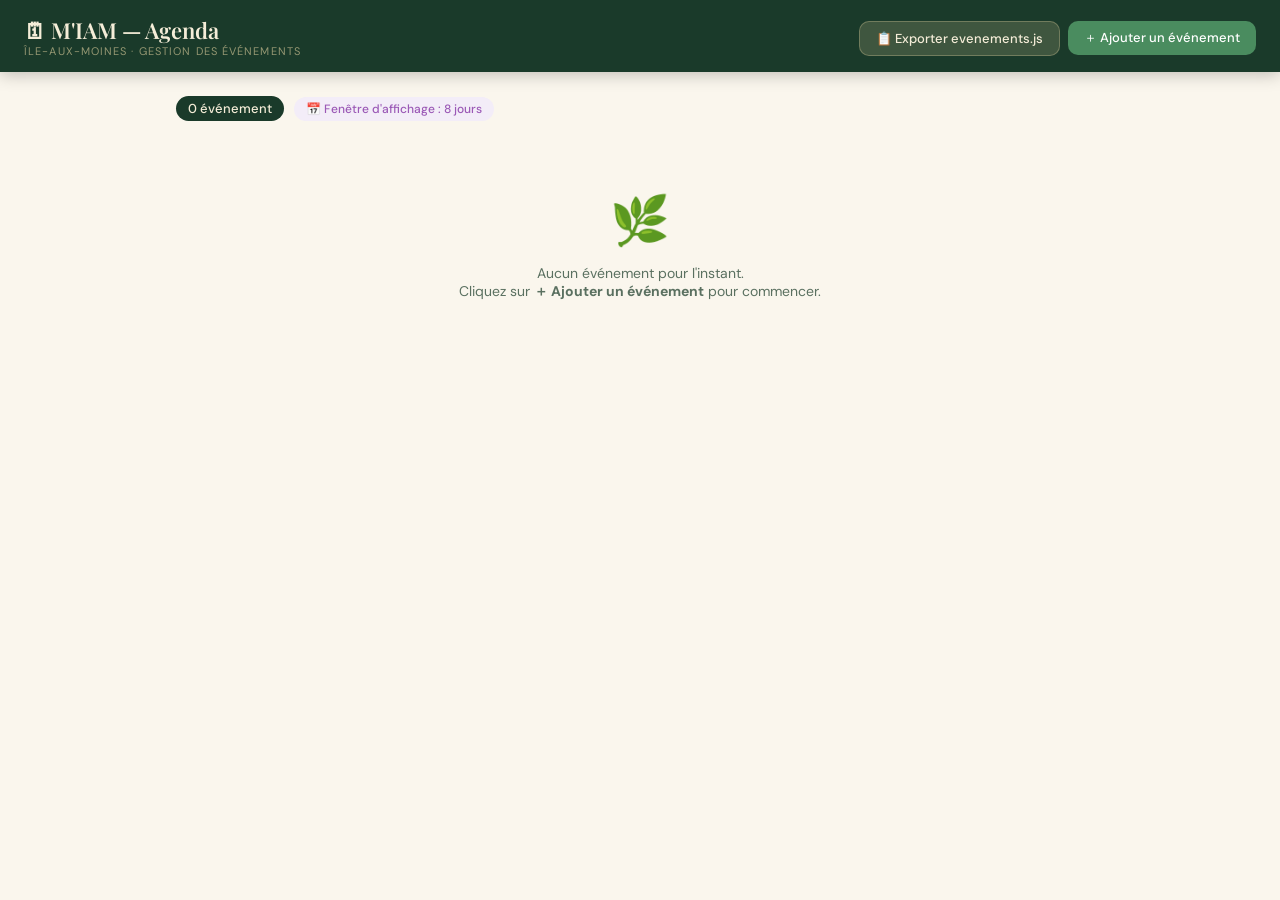
==== commit 4d21ab61: "Update admin-evenements.html" ====
--- a/admin-evenements.html
+++ b/admin-evenements.html
@@ -645,12 +645,9 @@
 <div id="toast"></div>
 
 
-<script src="evenements.js"></script>
-
 <script>
-// ── Les événements sont chargés depuis evenements.js ────────
-// Si evenements.js est absent (premier lancement), on démarre vide.
-if (typeof EVENEMENTS === 'undefined') { var EVENEMENTS = []; }
+// ── Données chargées depuis evenements.js via fetch ──────────
+var EVENEMENTS = [];
 
 const EMOJIS = ["📅","🎵","🎬","🎭","🎨","🧺","⛵","🦀","🎣","🏠","❤️","🌿","🍽️","🥂","🏖️","🏛️","🗿","🌊","🎪","🎉","🎊","🎸","🥁","🎺","🎻","📸","🖼️","🌸","🌻","🍀"];
 
@@ -672,6 +669,29 @@
   buildEmojiGrid();
   renderList();
 });
+
+// ── Import du fichier evenements.js depuis le PC ───────────
+function importerFichier(input) {
+  const file = input.files[0];
+  if (!file) return;
+  const reader = new FileReader();
+  reader.onload = function(e) {
+    try {
+      const fn = new Function(e.target.result + '; return typeof EVENEMENTS !== "undefined" ? EVENEMENTS : [];');
+      const data = fn();
+      if (Array.isArray(data) && data.length > 0) {
+        EVENEMENTS = data;
+        renderList();
+        showToast('✅ ' + data.length + ' événement(s) importé(s) depuis evenements.js');
+      } else {
+        showToast('⚠️ Fichier lu mais aucun événement trouvé');
+      }
+    } catch(e) {
+      showToast('⚠️ Erreur de lecture : ' + e.message);
+    }
+  };
+  reader.readAsText(file);
+}
 
 // ── Rendu de la liste ──────────────────────────────────────
 function renderList() {
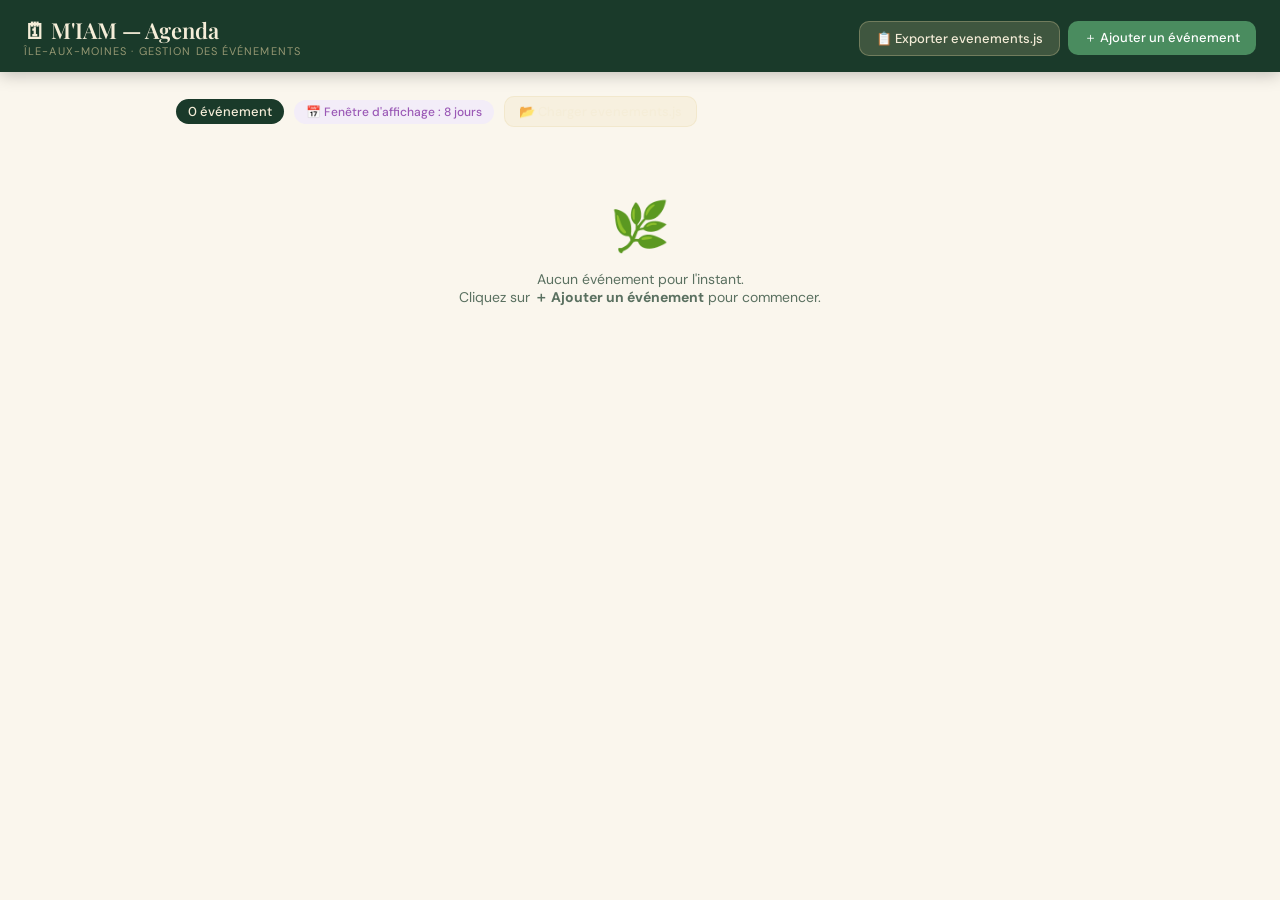
==== commit 8bc036e8: "Add file upload button for evenements.js Added a button to load 'evenements.js' from the user's PC." ====
--- a/admin-evenements.html
+++ b/admin-evenements.html
@@ -485,6 +485,10 @@
   <div class="toolbar">
     <span class="count-badge" id="count-badge">0 événement</span>
     <span class="window-badge">📅 Fenêtre d'affichage : 8 jours</span>
+    <label class="btn btn-secondary" style="cursor:pointer;font-size:13px;padding:6px 14px" title="Charger evenements.js depuis votre PC">
+      📂 Charger evenements.js
+      <input type="file" accept=".js" style="display:none" onchange="importerFichier(this)">
+    </label>
   </div>
 
   <div id="evt-list"></div>
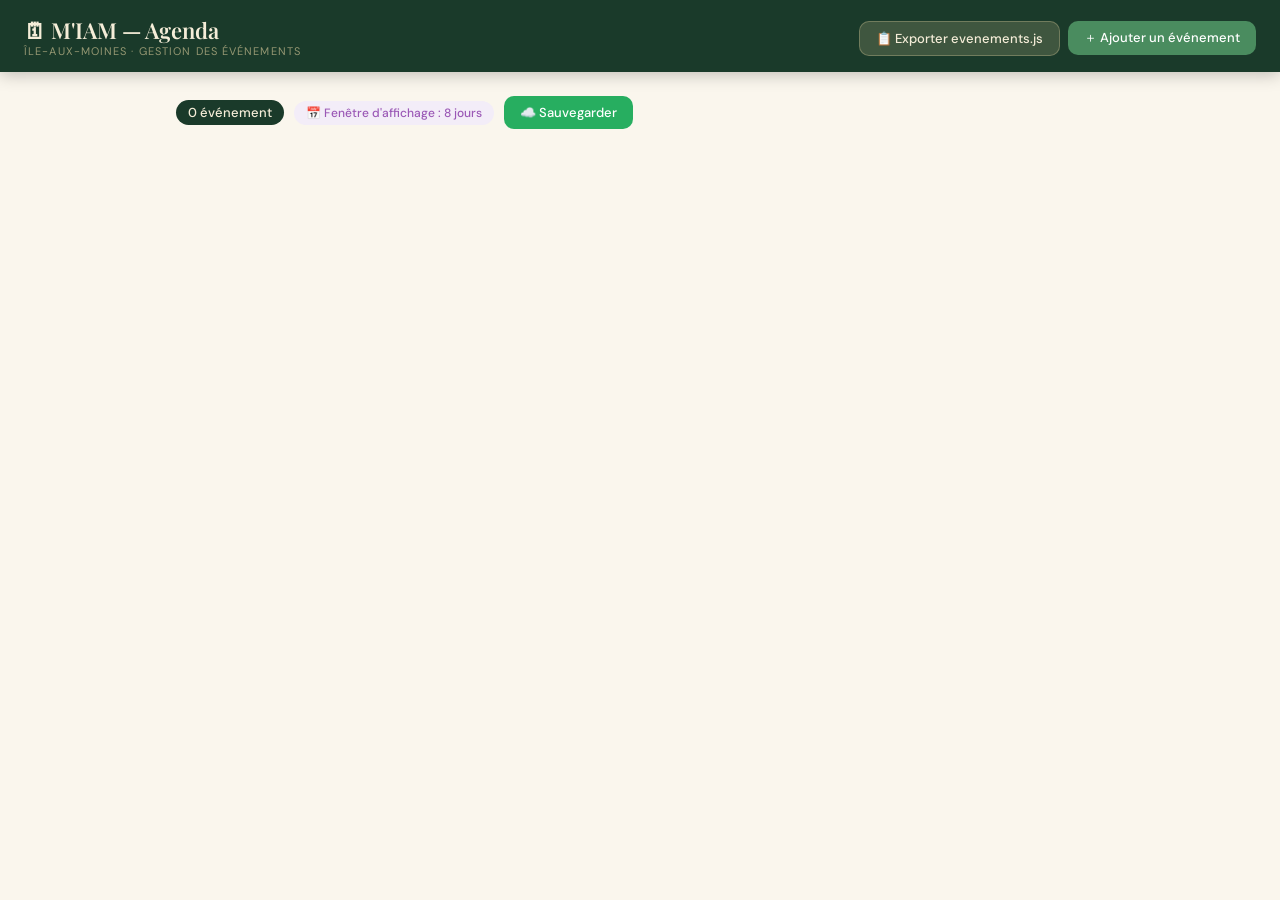
==== commit acfa3155: "Replace file input with save button and update logic" ====
--- a/admin-evenements.html
+++ b/admin-evenements.html
@@ -485,10 +485,7 @@
   <div class="toolbar">
     <span class="count-badge" id="count-badge">0 événement</span>
     <span class="window-badge">📅 Fenêtre d'affichage : 8 jours</span>
-    <label class="btn btn-secondary" style="cursor:pointer;font-size:13px;padding:6px 14px" title="Charger evenements.js depuis votre PC">
-      📂 Charger evenements.js
-      <input type="file" accept=".js" style="display:none" onchange="importerFichier(this)">
-    </label>
+    <button id="btn-save" class="btn btn-primary" style="font-size:13px;background:#27ae60" onclick="sauvegarderVersSheets()">☁️ Sauvegarder</button>
   </div>
 
   <div id="evt-list"></div>
@@ -650,52 +647,57 @@
 
 
 <script>
-// ── Données chargées depuis evenements.js via fetch ──────────
+// ── Configuration Google Sheets ─────────────────────────────
+const GAS_URL = 'https://script.google.com/macros/s/AKfycby-81u58s_wn0wP0TzWhttuiS9x0U17YWCjiVNyHzUPkYUEaO6WgEcFUnDCtEdrzxY/exec';
 var EVENEMENTS = [];
-
-const EMOJIS = ["📅","🎵","🎬","🎭","🎨","🧺","⛵","🦀","🎣","🏠","❤️","🌿","🍽️","🥂","🏖️","🏛️","🗿","🌊","🎪","🎉","🎊","🎸","🥁","🎺","🎻","📸","🖼️","🌸","🌻","🍀"];
-
-const EMOJIS_LABEL = {
-  "📅":"Calendrier","🎵":"Musique","🎬":"Cinéma","🎭":"Théâtre","🎨":"Art",
-  "🧺":"Marché","⛵":"Voile","🦀":"Nature","🎣":"Pêche","🏠":"Patrimoine",
-  "❤️":"Santé","🌿":"Nature","🍽️":"Gastronomie","🥂":"Soirée","🏖️":"Plage",
-  "🏛️":"Culture","🗿":"Mégalithe","🌊":"Mer","🎪":"Fête","🎉":"Événement",
-  "🎊":"Célébration","🎸":"Concert","🥁":"Concert","🎺":"Concert","🎻":"Concert",
-  "📸":"Photo","🖼️":"Expo","🌸":"Printemps","🌻":"Été","🍀":"Nature"
-};
-
-let editIndex = -1;
-let deleteIndex = -1;
-const today = new Date(); today.setHours(0,0,0,0);
-
-// ── Init ───────────────────────────────────────────────────
-document.addEventListener('DOMContentLoaded', () => {
-  buildEmojiGrid();
-  renderList();
-});
-
-// ── Import du fichier evenements.js depuis le PC ───────────
-function importerFichier(input) {
-  const file = input.files[0];
-  if (!file) return;
-  const reader = new FileReader();
-  reader.onload = function(e) {
-    try {
-      const fn = new Function(e.target.result + '; return typeof EVENEMENTS !== "undefined" ? EVENEMENTS : [];');
-      const data = fn();
-      if (Array.isArray(data) && data.length > 0) {
-        EVENEMENTS = data;
+var _saving = false;
+
+// ── Chargement depuis Google Sheets ──────────────────────────
+function chargerDepuisSheets() {
+  const badge = document.getElementById('count-badge');
+  badge.textContent = '⏳ Chargement…';
+  fetch(GAS_URL + '?action=read')
+    .then(r => r.json())
+    .then(data => {
+      if (data.evenements && Array.isArray(data.evenements)) {
+        EVENEMENTS = data.evenements;
         renderList();
-        showToast('✅ ' + data.length + ' événement(s) importé(s) depuis evenements.js');
+        if (EVENEMENTS.length > 0) showToast('✅ ' + EVENEMENTS.length + ' événement(s) chargé(s)');
       } else {
-        showToast('⚠️ Fichier lu mais aucun événement trouvé');
+        showToast('⚠️ Impossible de lire Google Sheets');
+        renderList();
       }
-    } catch(e) {
-      showToast('⚠️ Erreur de lecture : ' + e.message);
-    }
-  };
-  reader.readAsText(file);
-}
+    })
+    .catch(() => {
+      showToast('⚠️ Connexion impossible — vérifiez internet');
+      renderList();
+    });
+}
+
+// ── Sauvegarde vers Google Sheets ────────────────────────────
+function sauvegarderVersSheets() {
+  if (_saving) return;
+  _saving = true;
+  const btn = document.getElementById('btn-save');
+  if (btn) { btn.textContent = '⏳ Sauvegarde…'; btn.disabled = true; }
+  fetch(GAS_URL, {
+    method: 'POST',
+    mode: 'no-cors',
+    headers: { 'Content-Type': 'application/json' },
+    body: JSON.stringify({ action: 'write', evenements: EVENEMENTS })
+  })
+    .then(() => {
+      _saving = false;
+      if (btn) { btn.textContent = '☁️ Sauvegarder'; btn.disabled = false; }
+      showToast('✅ Sauvegardé dans Google Sheets !');
+    })
+    .catch(err => {
+      _saving = false;
+      if (btn) { btn.textContent = '☁️ Sauvegarder'; btn.disabled = false; }
+      showToast('⚠️ Erreur : ' + err.message);
+    });
+}
+
 
 // ── Rendu de la liste ──────────────────────────────────────
 function renderList() {
@@ -880,6 +882,7 @@
 
   closeModal();
   renderList();
+  sauvegarderVersSheets();
 }
 
 function shake(id) {
@@ -904,6 +907,7 @@
   closeDelete();
   renderList();
   showToast('🗑 Événement supprimé');
+  sauvegarderVersSheets();
 }
 
 // ── Export ─────────────────────────────────────────────────
@@ -980,6 +984,12 @@
 }
 
 // ── Fermer modals sur Échap ────────────────────────────────
+// ── Init au chargement ────────────────────────────────────
+document.addEventListener('DOMContentLoaded', () => {
+  buildEmojiGrid();
+  chargerDepuisSheets();
+});
+
 document.addEventListener('keydown', e => {
   if(e.key === 'Escape') { closeModal(); closeExport(); closeDelete(); }
 });
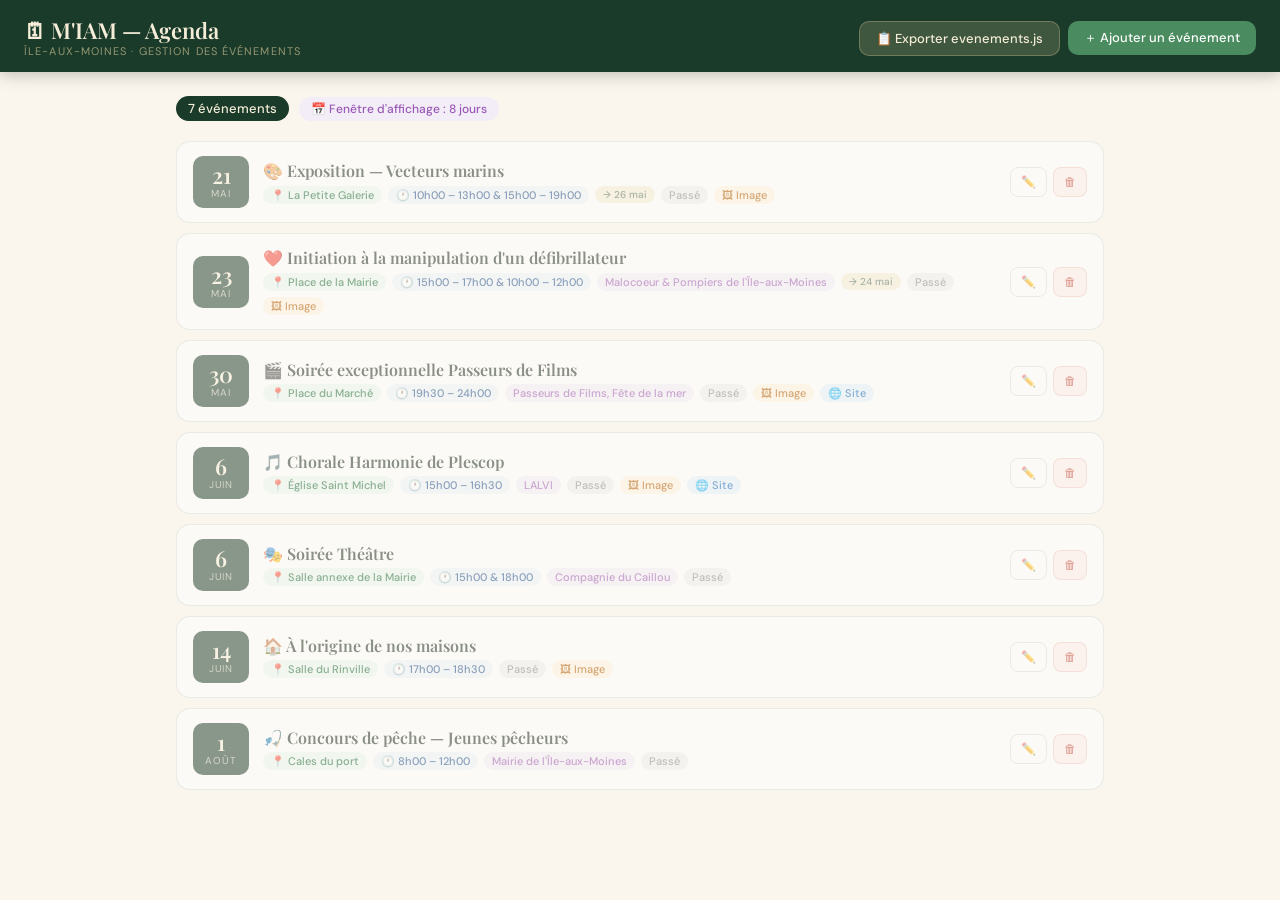
==== commit 2580165a: "Update admin-evenements.html" ====
--- a/admin-evenements.html
+++ b/admin-evenements.html
@@ -485,7 +485,6 @@
   <div class="toolbar">
     <span class="count-badge" id="count-badge">0 événement</span>
     <span class="window-badge">📅 Fenêtre d'affichage : 8 jours</span>
-    <button id="btn-save" class="btn btn-primary" style="font-size:13px;background:#27ae60" onclick="sauvegarderVersSheets()">☁️ Sauvegarder</button>
   </div>
 
   <div id="evt-list"></div>
@@ -645,59 +644,136 @@
 <!-- ══ TOAST ════════════════════════════════════════════ -->
 <div id="toast"></div>
 
-
 <script>
-// ── Configuration Google Sheets ─────────────────────────────
-const GAS_URL = 'https://script.google.com/macros/s/AKfycby-81u58s_wn0wP0TzWhttuiS9x0U17YWCjiVNyHzUPkYUEaO6WgEcFUnDCtEdrzxY/exec';
-var EVENEMENTS = [];
-var _saving = false;
-
-// ── Chargement depuis Google Sheets ──────────────────────────
-function chargerDepuisSheets() {
-  const badge = document.getElementById('count-badge');
-  badge.textContent = '⏳ Chargement…';
-  fetch(GAS_URL + '?action=read')
-    .then(r => r.json())
-    .then(data => {
-      if (data.evenements && Array.isArray(data.evenements)) {
-        EVENEMENTS = data.evenements;
-        renderList();
-        if (EVENEMENTS.length > 0) showToast('✅ ' + EVENEMENTS.length + ' événement(s) chargé(s)');
-      } else {
-        showToast('⚠️ Impossible de lire Google Sheets');
-        renderList();
-      }
-    })
-    .catch(() => {
-      showToast('⚠️ Connexion impossible — vérifiez internet');
-      renderList();
-    });
-}
-
-// ── Sauvegarde vers Google Sheets ────────────────────────────
-function sauvegarderVersSheets() {
-  if (_saving) return;
-  _saving = true;
-  const btn = document.getElementById('btn-save');
-  if (btn) { btn.textContent = '⏳ Sauvegarde…'; btn.disabled = true; }
-  fetch(GAS_URL, {
-    method: 'POST',
-    mode: 'no-cors',
-    headers: { 'Content-Type': 'application/json' },
-    body: JSON.stringify({ action: 'write', evenements: EVENEMENTS })
-  })
-    .then(() => {
-      _saving = false;
-      if (btn) { btn.textContent = '☁️ Sauvegarder'; btn.disabled = false; }
-      showToast('✅ Sauvegardé dans Google Sheets !');
-    })
-    .catch(err => {
-      _saving = false;
-      if (btn) { btn.textContent = '☁️ Sauvegarder'; btn.disabled = false; }
-      showToast('⚠️ Erreur : ' + err.message);
-    });
-}
-
+// ── Données initiales (copiées depuis evenements.js) ──────────
+let EVENEMENTS = [
+  {
+    nom: "Exposition — Vecteurs marins",
+    emoji: "🎨",
+    association: "",
+    date_debut: "2026-05-21",
+    date_fin:   "2026-05-26",
+    heure: "10h00 – 13h00 & 15h00 – 19h00",
+    lat: 47.5998,
+    lng: -2.8510,
+    lieu: "La Petite Galerie",
+    acces: "Entrée libre. Tout public.",
+    description: "Cartes marines des fonds marins bretons, aux couleurs et hauteurs variant selon les profondeurs représentées.",
+    image: "https://photos.infolocale.fr/infoLocale/annonce/2026/0513/8885925/_1_cover_604-400_.png",
+    site: ""
+  },
+  {
+    nom: "Initiation à la manipulation d'un défibrillateur",
+    emoji: "❤️",
+    association: "Malocoeur & Pompiers de l'Île-aux-Moines",
+    date_debut: "2026-05-23",
+    date_fin:   "2026-05-24",
+    heure: "15h00 – 17h00 & 10h00 – 12h00",
+    lat: 47.596902,
+    lng: -2.845671,
+    lieu: "Place de la Mairie",
+    acces: "Ouvert à tous. Adultes et enfants.",
+    description: "Projection d'un film. Échanges avec des cardiologues.",
+    image: "https://upload.wikimedia.org/wikipedia/commons/e/ea/Malo_Coeur.jpg",
+    site: ""
+  },
+  {
+    nom: "Soirée exceptionnelle Passeurs de Films",
+    emoji: "🎬",
+    association: "Passeurs de Films, Fête de la mer",
+    date_debut: "2026-05-30",
+    date_fin:   "2026-05-30",
+    heure: "19h30 – 24h00",
+    lat: 47.596758,
+    lng: -2.845953,
+    lieu: "Place du Marché",
+    acces: "Entrée libre. Inscription obligatoire pour le dîner : 18 €",
+    description: "Inscriptions : Relais des Mousquetaires, Mary Boat Trip, Boulangerie.",
+    image: "https://upload.wikimedia.org/wikipedia/commons/8/89/Soir%C3%A9e_Passeurs_de_Films.jpg",
+    site: "https://www.passeursdefilms.fr/"
+  },
+  {
+    nom: "Chorale Harmonie de Plescop",
+    emoji: "🎵",
+    association: "LALVI",
+    date_debut: "2026-06-06",
+    date_fin:   "2026-06-06",
+    heure: "15h00 – 16h30",
+    lat: 47.59890,
+    lng: -2.84264,
+    lieu: "Église Saint Michel",
+    acces: "Entrée libre.",
+    description: "Programme varié composé de chants sacrés et profanes, classiques et plus contemporains, de France et d'ailleurs.",
+    image: "https://www.lacordevocale.org/_bibli/agenda//17379/images/affiche-concert-ile-aux-moines-060626.png",
+    site: "https://www.lacordevocale.org/agenda/chorale-harmonie-de-plescop-17379.html"
+  },
+  {
+    nom: "Soirée Théâtre",
+    emoji: "🎭",
+    association: "Compagnie du Caillou",
+    date_debut: "2026-06-06",
+    date_fin:   "2026-06-06",
+    heure: "15h00 & 18h00",
+    lat: 47.597088,
+    lng: -2.845835,
+    lieu: "Salle annexe de la Mairie",
+    acces: "Libre",
+    description: "Tragédie suivi de La nostalgie des blattes.",
+    image: "",
+    site: ""
+  },
+  {
+    nom: "À l'origine de nos maisons",
+    emoji: "🏠",
+    association: "",
+    date_debut: "2026-06-14",
+    date_fin:   "2026-06-14",
+    heure: "17h00 – 18h30",
+    lat: 47.5943,
+    lng: -2.8502,
+    lieu: "Salle du Rinville",
+    acces: "Entrée libre. Places limitées.",
+    description: "",
+    image: "https://upload.wikimedia.org/wikipedia/commons/6/6c/Anne_robinet.jpg",
+    site: ""
+  },
+  {
+    nom: "Concours de pêche — Jeunes pêcheurs",
+    emoji: "🎣",
+    association: "Mairie de l'Île-aux-Moines",
+    date_debut: "2026-08-01",
+    date_fin:   "2026-08-01",
+    heure: "8h00 – 12h00",
+    lat: 47.5962,
+    lng: -2.8471,
+    lieu: "Cales du port",
+    acces: "Inscription gratuite auprès du gardien du port avant 7h45. Ouvert aux 6-16 ans.",
+    description: "Matériel prêté sur place. Remise des prix à 12h avec collation offerte par la mairie.",
+    image: "",
+    site: ""
+  }
+];
+
+const EMOJIS = ["📅","🎵","🎬","🎭","🎨","🧺","⛵","🦀","🎣","🏠","❤️","🌿","🍽️","🥂","🏖️","🏛️","🗿","🌊","🎪","🎉","🎊","🎸","🥁","🎺","🎻","📸","🖼️","🌸","🌻","🍀"];
+
+const EMOJIS_LABEL = {
+  "📅":"Calendrier","🎵":"Musique","🎬":"Cinéma","🎭":"Théâtre","🎨":"Art",
+  "🧺":"Marché","⛵":"Voile","🦀":"Nature","🎣":"Pêche","🏠":"Patrimoine",
+  "❤️":"Santé","🌿":"Nature","🍽️":"Gastronomie","🥂":"Soirée","🏖️":"Plage",
+  "🏛️":"Culture","🗿":"Mégalithe","🌊":"Mer","🎪":"Fête","🎉":"Événement",
+  "🎊":"Célébration","🎸":"Concert","🥁":"Concert","🎺":"Concert","🎻":"Concert",
+  "📸":"Photo","🖼️":"Expo","🌸":"Printemps","🌻":"Été","🍀":"Nature"
+};
+
+let editIndex = -1;
+let deleteIndex = -1;
+const today = new Date(); today.setHours(0,0,0,0);
+
+// ── Init ───────────────────────────────────────────────────
+document.addEventListener('DOMContentLoaded', () => {
+  buildEmojiGrid();
+  renderList();
+});
 
 // ── Rendu de la liste ──────────────────────────────────────
 function renderList() {
@@ -882,7 +958,6 @@
 
   closeModal();
   renderList();
-  sauvegarderVersSheets();
 }
 
 function shake(id) {
@@ -907,7 +982,6 @@
   closeDelete();
   renderList();
   showToast('🗑 Événement supprimé');
-  sauvegarderVersSheets();
 }
 
 // ── Export ─────────────────────────────────────────────────
@@ -984,12 +1058,6 @@
 }
 
 // ── Fermer modals sur Échap ────────────────────────────────
-// ── Init au chargement ────────────────────────────────────
-document.addEventListener('DOMContentLoaded', () => {
-  buildEmojiGrid();
-  chargerDepuisSheets();
-});
-
 document.addEventListener('keydown', e => {
   if(e.key === 'Escape') { closeModal(); closeExport(); closeDelete(); }
 });
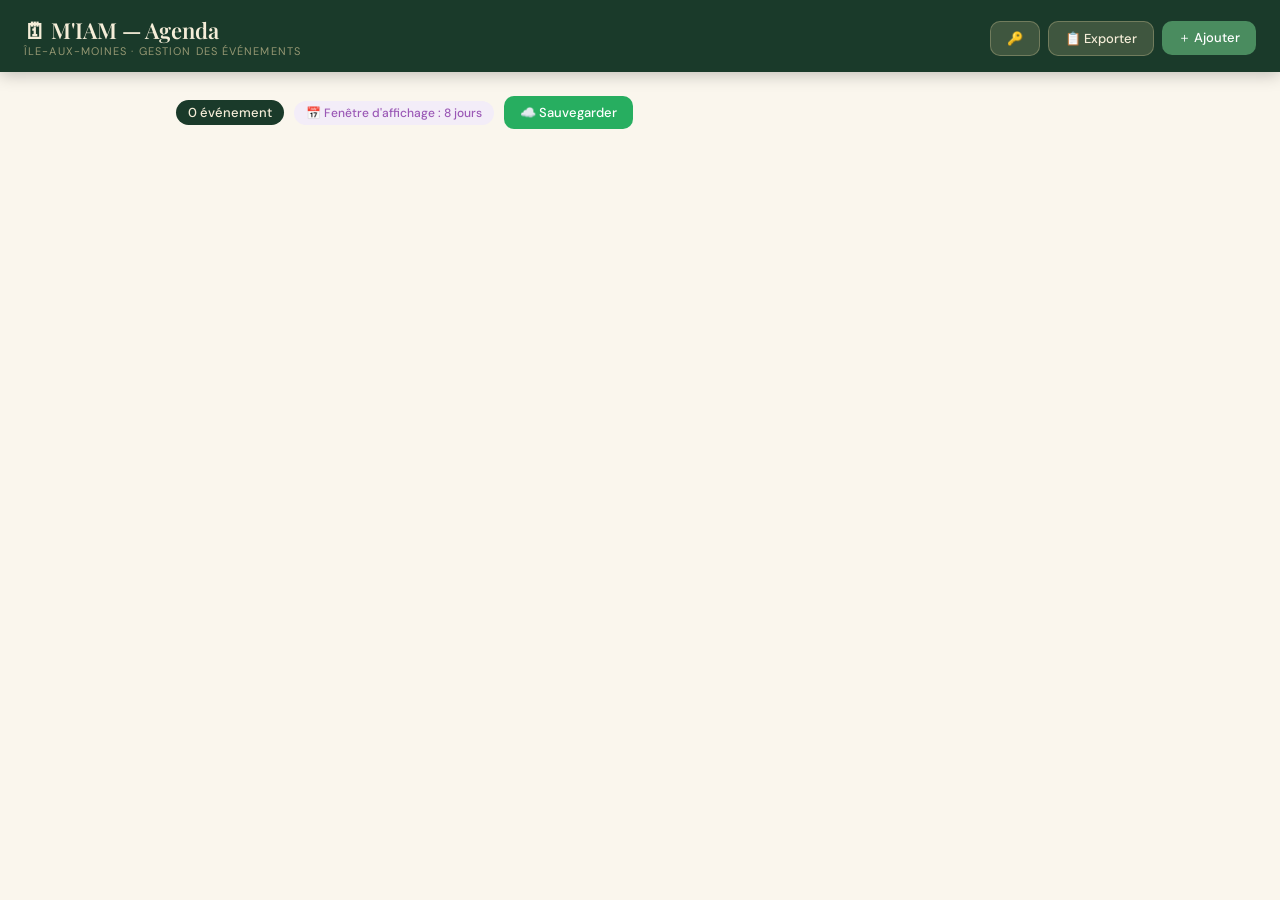
==== commit 70fe5eed: "Implement GitHub token configuration and save feature Added GitHub token configuration panel and sav" ====
--- a/admin-evenements.html
+++ b/admin-evenements.html
@@ -476,8 +476,9 @@
     <p>Île-aux-Moines · Gestion des événements</p>
   </div>
   <div class="header-actions">
-    <button class="btn btn-secondary" onclick="openExport()">📋 Exporter evenements.js</button>
-    <button class="btn btn-primary" onclick="openAdd()">＋ Ajouter un événement</button>
+    <button class="btn btn-secondary" onclick="ouvrirConfig()" title="Configurer le token GitHub">🔑</button>
+    <button class="btn btn-secondary" onclick="openExport()">📋 Exporter</button>
+    <button class="btn btn-primary" onclick="openAdd()">＋ Ajouter</button>
   </div>
 </header>
 
@@ -485,6 +486,7 @@
   <div class="toolbar">
     <span class="count-badge" id="count-badge">0 événement</span>
     <span class="window-badge">📅 Fenêtre d'affichage : 8 jours</span>
+    <button id="btn-save" class="btn btn-primary" style="font-size:13px;background:#27ae60" onclick="sauvegarderVersGitHub()">☁️ Sauvegarder</button>
   </div>
 
   <div id="evt-list"></div>
@@ -644,136 +646,151 @@
 <!-- ══ TOAST ════════════════════════════════════════════ -->
 <div id="toast"></div>
 
+<!-- ── Panneau configuration token ─────────────────────── -->
+<div id="token-panel" style="display:none;position:fixed;inset:0;background:rgba(10,25,15,0.85);z-index:999;align-items:center;justify-content:center;padding:20px">
+  <div style="background:#faf6ed;border-radius:20px;padding:28px;max-width:420px;width:100%;box-shadow:0 20px 60px rgba(0,0,0,.4)">
+    <div style="font-family:'Playfair Display',serif;font-size:20px;color:#1a3a2a;margin-bottom:8px">🔑 Configuration</div>
+    <p style="font-size:13px;color:#5a7060;margin-bottom:16px;line-height:1.6">
+      Saisissez votre token GitHub pour permettre la sauvegarde automatique.<br>
+      Il sera mémorisé sur cet appareil.
+    </p>
+    <input id="token-input" type="password"
+      placeholder="github_pat_..."
+      style="width:100%;padding:10px 12px;border:1px solid rgba(26,58,42,0.2);border-radius:10px;font-family:'DM Sans',sans-serif;font-size:13px;margin-bottom:12px;box-sizing:border-box">
+    <div style="display:flex;gap:8px;justify-content:flex-end">
+      <button onclick="fermerConfig()" style="padding:8px 16px;border-radius:10px;border:1px solid rgba(26,58,42,0.2);background:none;cursor:pointer;font-family:'DM Sans',sans-serif;font-size:13px">Annuler</button>
+      <button onclick="sauvegarderToken()" style="padding:8px 16px;border-radius:10px;border:none;background:#2d5e3f;color:#f5edd8;cursor:pointer;font-family:'DM Sans',sans-serif;font-size:13px;font-weight:600">✓ Enregistrer</button>
+    </div>
+  </div>
+</div>
+
+
 <script>
-// ── Données initiales (copiées depuis evenements.js) ──────────
-let EVENEMENTS = [
-  {
-    nom: "Exposition — Vecteurs marins",
-    emoji: "🎨",
-    association: "",
-    date_debut: "2026-05-21",
-    date_fin:   "2026-05-26",
-    heure: "10h00 – 13h00 & 15h00 – 19h00",
-    lat: 47.5998,
-    lng: -2.8510,
-    lieu: "La Petite Galerie",
-    acces: "Entrée libre. Tout public.",
-    description: "Cartes marines des fonds marins bretons, aux couleurs et hauteurs variant selon les profondeurs représentées.",
-    image: "https://photos.infolocale.fr/infoLocale/annonce/2026/0513/8885925/_1_cover_604-400_.png",
-    site: ""
-  },
-  {
-    nom: "Initiation à la manipulation d'un défibrillateur",
-    emoji: "❤️",
-    association: "Malocoeur & Pompiers de l'Île-aux-Moines",
-    date_debut: "2026-05-23",
-    date_fin:   "2026-05-24",
-    heure: "15h00 – 17h00 & 10h00 – 12h00",
-    lat: 47.596902,
-    lng: -2.845671,
-    lieu: "Place de la Mairie",
-    acces: "Ouvert à tous. Adultes et enfants.",
-    description: "Projection d'un film. Échanges avec des cardiologues.",
-    image: "https://upload.wikimedia.org/wikipedia/commons/e/ea/Malo_Coeur.jpg",
-    site: ""
-  },
-  {
-    nom: "Soirée exceptionnelle Passeurs de Films",
-    emoji: "🎬",
-    association: "Passeurs de Films, Fête de la mer",
-    date_debut: "2026-05-30",
-    date_fin:   "2026-05-30",
-    heure: "19h30 – 24h00",
-    lat: 47.596758,
-    lng: -2.845953,
-    lieu: "Place du Marché",
-    acces: "Entrée libre. Inscription obligatoire pour le dîner : 18 €",
-    description: "Inscriptions : Relais des Mousquetaires, Mary Boat Trip, Boulangerie.",
-    image: "https://upload.wikimedia.org/wikipedia/commons/8/89/Soir%C3%A9e_Passeurs_de_Films.jpg",
-    site: "https://www.passeursdefilms.fr/"
-  },
-  {
-    nom: "Chorale Harmonie de Plescop",
-    emoji: "🎵",
-    association: "LALVI",
-    date_debut: "2026-06-06",
-    date_fin:   "2026-06-06",
-    heure: "15h00 – 16h30",
-    lat: 47.59890,
-    lng: -2.84264,
-    lieu: "Église Saint Michel",
-    acces: "Entrée libre.",
-    description: "Programme varié composé de chants sacrés et profanes, classiques et plus contemporains, de France et d'ailleurs.",
-    image: "https://www.lacordevocale.org/_bibli/agenda//17379/images/affiche-concert-ile-aux-moines-060626.png",
-    site: "https://www.lacordevocale.org/agenda/chorale-harmonie-de-plescop-17379.html"
-  },
-  {
-    nom: "Soirée Théâtre",
-    emoji: "🎭",
-    association: "Compagnie du Caillou",
-    date_debut: "2026-06-06",
-    date_fin:   "2026-06-06",
-    heure: "15h00 & 18h00",
-    lat: 47.597088,
-    lng: -2.845835,
-    lieu: "Salle annexe de la Mairie",
-    acces: "Libre",
-    description: "Tragédie suivi de La nostalgie des blattes.",
-    image: "",
-    site: ""
-  },
-  {
-    nom: "À l'origine de nos maisons",
-    emoji: "🏠",
-    association: "",
-    date_debut: "2026-06-14",
-    date_fin:   "2026-06-14",
-    heure: "17h00 – 18h30",
-    lat: 47.5943,
-    lng: -2.8502,
-    lieu: "Salle du Rinville",
-    acces: "Entrée libre. Places limitées.",
-    description: "",
-    image: "https://upload.wikimedia.org/wikipedia/commons/6/6c/Anne_robinet.jpg",
-    site: ""
-  },
-  {
-    nom: "Concours de pêche — Jeunes pêcheurs",
-    emoji: "🎣",
-    association: "Mairie de l'Île-aux-Moines",
-    date_debut: "2026-08-01",
-    date_fin:   "2026-08-01",
-    heure: "8h00 – 12h00",
-    lat: 47.5962,
-    lng: -2.8471,
-    lieu: "Cales du port",
-    acces: "Inscription gratuite auprès du gardien du port avant 7h45. Ouvert aux 6-16 ans.",
-    description: "Matériel prêté sur place. Remise des prix à 12h avec collation offerte par la mairie.",
-    image: "",
-    site: ""
-  }
-];
-
-const EMOJIS = ["📅","🎵","🎬","🎭","🎨","🧺","⛵","🦀","🎣","🏠","❤️","🌿","🍽️","🥂","🏖️","🏛️","🗿","🌊","🎪","🎉","🎊","🎸","🥁","🎺","🎻","📸","🖼️","🌸","🌻","🍀"];
-
-const EMOJIS_LABEL = {
-  "📅":"Calendrier","🎵":"Musique","🎬":"Cinéma","🎭":"Théâtre","🎨":"Art",
-  "🧺":"Marché","⛵":"Voile","🦀":"Nature","🎣":"Pêche","🏠":"Patrimoine",
-  "❤️":"Santé","🌿":"Nature","🍽️":"Gastronomie","🥂":"Soirée","🏖️":"Plage",
-  "🏛️":"Culture","🗿":"Mégalithe","🌊":"Mer","🎪":"Fête","🎉":"Événement",
-  "🎊":"Célébration","🎸":"Concert","🥁":"Concert","🎺":"Concert","🎻":"Concert",
-  "📸":"Photo","🖼️":"Expo","🌸":"Printemps","🌻":"Été","🍀":"Nature"
-};
-
-let editIndex = -1;
-let deleteIndex = -1;
-const today = new Date(); today.setHours(0,0,0,0);
-
-// ── Init ───────────────────────────────────────────────────
-document.addEventListener('DOMContentLoaded', () => {
-  buildEmojiGrid();
-  renderList();
-});
+// ── Configuration GitHub API ────────────────────────────────
+// ── Token GitHub stocké localement (jamais dans le code) ────
+let GITHUB_TOKEN = localStorage.getItem('miam_github_token') || '';
+const GITHUB_OWNER = 'izenahgoud';
+const GITHUB_REPO  = 'miam-ile-aux-moines';
+const GITHUB_FILE  = 'evenements.js';
+var EVENEMENTS = [];
+var _saving = false;
+
+// ── Construction du fichier evenements.js ────────────────────
+function buildJS() {
+  const lines = [
+    "// evenements.js — Événements de l\'Île-aux-Moines",
+    "// Généré par l\'interface d\'administration M\'IAM",
+    "//",
+    "// Champs obligatoires : nom, date_debut, date_fin, lat, lng, lieu, acces",
+    "// Champs optionnels  : emoji, heure, association, description, image, site",
+    "",
+    "const EVENEMENTS = ["
+  ];
+  EVENEMENTS.forEach((e, i) => {
+    lines.push('  {');
+    lines.push(`    nom:         ${JSON.stringify(e.nom)},`);
+    lines.push(`    emoji:       ${JSON.stringify(e.emoji||'📅')},`);
+    lines.push(`    association: ${JSON.stringify(e.association||'')},`);
+    lines.push(`    date_debut:  ${JSON.stringify(e.date_debut)},`);
+    lines.push(`    date_fin:    ${JSON.stringify(e.date_fin||e.date_debut)},`);
+    lines.push(`    heure:       ${JSON.stringify(e.heure||'')},`);
+    lines.push(`    lat:         ${e.lat},`);
+    lines.push(`    lng:         ${e.lng},`);
+    lines.push(`    lieu:        ${JSON.stringify(e.lieu)},`);
+    lines.push(`    acces:       ${JSON.stringify(e.acces)},`);
+    lines.push(`    description: ${JSON.stringify(e.description||'')},`);
+    lines.push(`    image:       ${JSON.stringify(e.image||'')},`);
+    lines.push(`    site:        ${JSON.stringify(e.site||'')}`);
+    lines.push('  }' + (i < EVENEMENTS.length-1 ? ',' : ''));
+  });
+  lines.push('];');
+  return lines.join('\n');
+}
+
+// ── Chargement depuis GitHub ──────────────────────────────────
+function chargerDepuisGitHub() {
+  const badge = document.getElementById('count-badge');
+  badge.textContent = '⏳ Chargement…';
+  const url = `https://api.github.com/repos/${GITHUB_OWNER}/${GITHUB_REPO}/contents/${GITHUB_FILE}`;
+  fetch(url, {
+    headers: {
+      'Authorization': 'token ' + GITHUB_TOKEN,
+      'Accept': 'application/vnd.github.v3+json'
+    }
+  })
+    .then(r => r.json())
+    .then(data => {
+      if (!data.content) throw new Error('Fichier introuvable');
+      const code = atob(data.content.replace(/\n/g, ''));
+      const fn = new Function(code + '; return typeof EVENEMENTS !== "undefined" ? EVENEMENTS : [];');
+      const evts = fn();
+      if (Array.isArray(evts)) {
+        EVENEMENTS = evts;
+        renderList();
+        showToast('✅ ' + EVENEMENTS.length + ' événement(s) chargé(s)');
+      } else {
+        throw new Error('Format invalide');
+      }
+    })
+    .catch(err => {
+      badge.textContent = '⚠️ Erreur chargement';
+      showToast('⚠️ ' + err.message);
+      renderList();
+    });
+}
+
+// ── Sauvegarde vers GitHub ────────────────────────────────────
+function sauvegarderVersGitHub() {
+  if (_saving) return;
+  _saving = true;
+  const btn = document.getElementById('btn-save');
+  if (btn) { btn.textContent = '⏳ Sauvegarde…'; btn.disabled = true; }
+
+  const url = `https://api.github.com/repos/${GITHUB_OWNER}/${GITHUB_REPO}/contents/${GITHUB_FILE}`;
+
+  // 1. Récupérer le SHA du fichier actuel (obligatoire pour GitHub API)
+  fetch(url, {
+    headers: {
+      'Authorization': 'token ' + GITHUB_TOKEN,
+      'Accept': 'application/vnd.github.v3+json'
+    }
+  })
+    .then(r => r.json())
+    .then(data => {
+      const sha = data.sha;
+      const newContent = btoa(unescape(encodeURIComponent(buildJS())));
+      // 2. Pousser le nouveau contenu
+      return fetch(url, {
+        method: 'PUT',
+        headers: {
+          'Authorization': 'token ' + GITHUB_TOKEN,
+          'Accept': 'application/vnd.github.v3+json',
+          'Content-Type': 'application/json'
+        },
+        body: JSON.stringify({
+          message: 'Mise à jour evenements.js via Admin M\'IAM',
+          content: newContent,
+          sha: sha
+        })
+      });
+    })
+    .then(r => r.json())
+    .then(result => {
+      _saving = false;
+      if (btn) { btn.textContent = '☁️ Sauvegarder'; btn.disabled = false; }
+      if (result.content) {
+        showToast('✅ evenements.js mis à jour sur GitHub !');
+      } else {
+        showToast('⚠️ Erreur : ' + (result.message || 'inconnue'));
+      }
+    })
+    .catch(err => {
+      _saving = false;
+      if (btn) { btn.textContent = '☁️ Sauvegarder'; btn.disabled = false; }
+      showToast('⚠️ Erreur : ' + err.message);
+    });
+}
+
 
 // ── Rendu de la liste ──────────────────────────────────────
 function renderList() {
@@ -958,6 +975,7 @@
 
   closeModal();
   renderList();
+  sauvegarderVersGitHub();
 }
 
 function shake(id) {
@@ -982,6 +1000,7 @@
   closeDelete();
   renderList();
   showToast('🗑 Événement supprimé');
+  sauvegarderVersGitHub();
 }
 
 // ── Export ─────────────────────────────────────────────────
@@ -1058,6 +1077,35 @@
 }
 
 // ── Fermer modals sur Échap ────────────────────────────────
+// ── Init au chargement ────────────────────────────────────
+// ── Gestion du token ─────────────────────────────────────────
+function ouvrirConfig() {
+  document.getElementById('token-input').value = GITHUB_TOKEN || '';
+  document.getElementById('token-panel').style.display = 'flex';
+}
+function fermerConfig() {
+  document.getElementById('token-panel').style.display = 'none';
+}
+function sauvegarderToken() {
+  const val = document.getElementById('token-input').value.trim();
+  if (!val) { showToast('⚠️ Token vide'); return; }
+  GITHUB_TOKEN = val;
+  localStorage.setItem('miam_github_token', val);
+  fermerConfig();
+  showToast('✅ Token enregistré sur cet appareil');
+  chargerDepuisGitHub();
+}
+
+document.addEventListener('DOMContentLoaded', () => {
+  buildEmojiGrid();
+  if (!GITHUB_TOKEN) {
+    ouvrirConfig();
+    renderList();
+  } else {
+    chargerDepuisGitHub();
+  }
+});
+
 document.addEventListener('keydown', e => {
   if(e.key === 'Escape') { closeModal(); closeExport(); closeDelete(); }
 });
